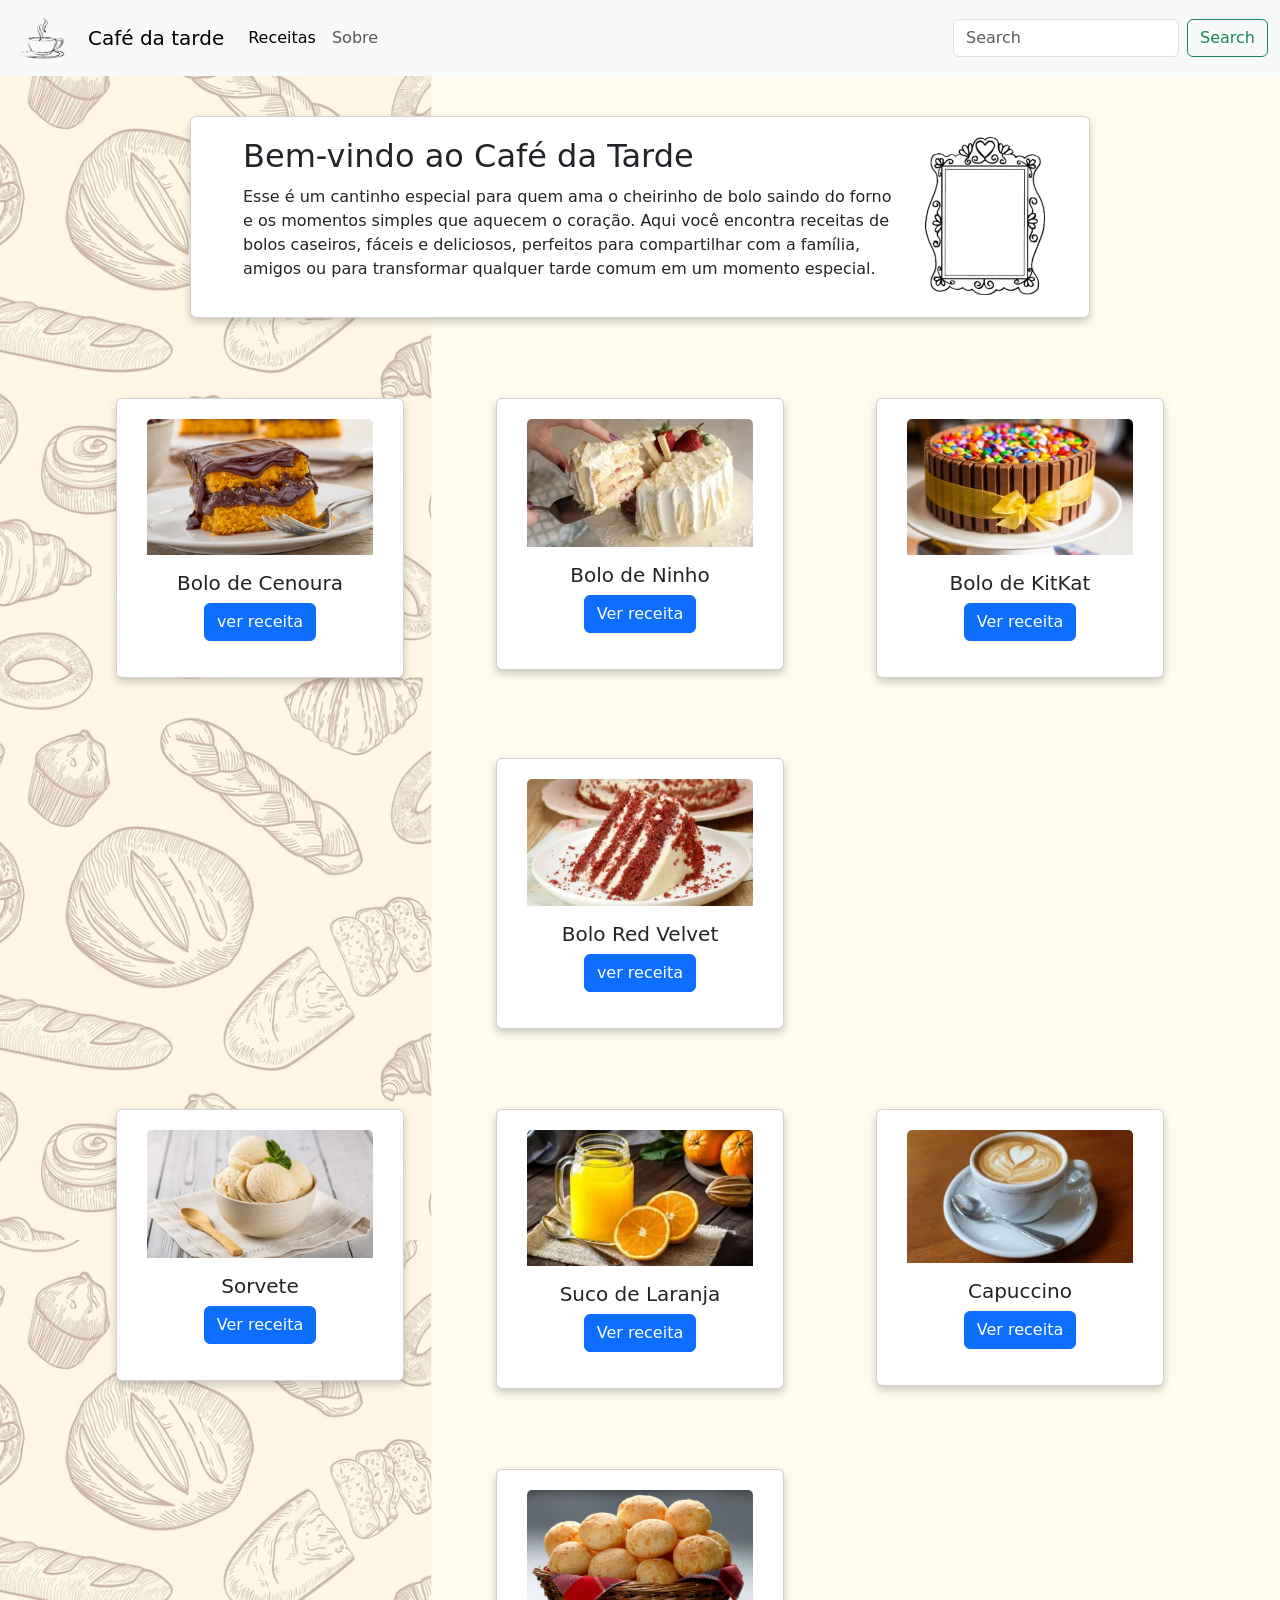
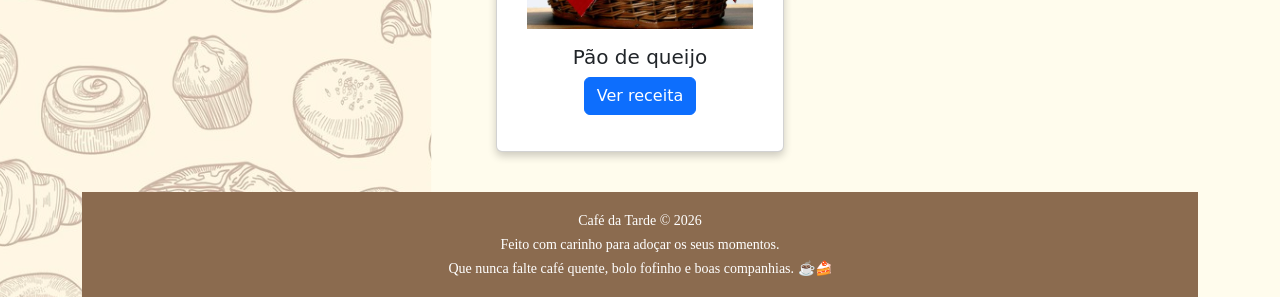
==== index.html @ 2f31e46a "inicial" ====
<!doctype html>
<html lang="en">
  <head>
    <meta charset="utf-8" />
    <meta name="viewport" content="width=device-width, initial-scale=1" />
    <title>Café da tarde</title>
    <link rel="stylesheet" href="style.css" />
    <link
      href="https://cdn.jsdelivr.net/npm/bootstrap@5.3.8/dist/css/bootstrap.min.css"
      rel="stylesheet"
      integrity="sha384-sRIl4kxILFvY47J16cr9ZwB07vP4J8+LH7qKQnuqkuIAvNWLzeN8tE5YBujZqJLB"
      crossorigin="anonymous"
    />
  </head>
  <body>
    <nav class="navbar navbar-expand-lg bg-body-tertiary ">
      <div class="container-fluid">
        <a class="navbar-brand" href="#">
      <img src="img/baixados.png" width="60" height="50">
    </a>
        <a class="navbar-brand" href="index.html">Café da tarde</a>
        <button
          class="navbar-toggler"
          type="button"
          data-bs-toggle="collapse"
          data-bs-target="#navbarSupportedContent"
          aria-controls="navbarSupportedContent"
          aria-expanded="false"
          aria-label="Toggle navigation"
        >
          <span class="navbar-toggler-icon"></span>
        </button>
        <div class="collapse navbar-collapse" id="navbarSupportedContent">
          <ul class="navbar-nav me-auto mb-2 mb-lg-0">
            <li class="nav-item">
              <a class="nav-link active" aria-current="page" href="#">Receitas</a>
            </li>
            <li class="nav-item">
              <a class="nav-link" href="#">Sobre</a>
            </li>
           
          </ul>
          <form class="d-flex" role="search">
            <input
              class="form-control me-2"
              type="search"
              placeholder="Search"
              aria-label="Search"
            />
            <button class="btn btn-outline-success" type="submit">
              Search
            </button>
          </form>
        </div>
      </div>
    </nav>

    <div class="card">
        <div class="row">
    <div class="col">
        <div class="texto">
            <h2>Bem-vindo ao Café da Tarde</h2>
            <p>
                Esse é um cantinho especial para quem ama o cheirinho de bolo saindo do forno 
                e os momentos simples que aquecem o coração. Aqui você encontra receitas de 
                bolos caseiros, fáceis e deliciosos, perfeitos para compartilhar com a família, 
                amigos ou para transformar qualquer tarde comum em um momento especial.
            </p>
        </div>
    </div>

    <div class="col col-lg-2">
        <div class="imagem">
            <img src="img/moldura.png" alt="moldura decorativa">
        </div>
    </div>
  </div>
  

 
    </div>


    <div class="container text-center">
  <div class="row">
    <div class="col">
        <div class="card" style="width: 18rem;">
            <img src="img/cenoura.jpg" class="card-img-top" alt="...">
            <div class="card-body">
                <h5 class="card-title"> Bolo de Cenoura </h5>
                <a href="#" class="btn btn-primary"> ver receita </a>
            </div>
         </div>
    </div>
    <div class="col">
        <div class="card" style="width: 18rem;">
            <img   src="img/ninho.JPG" class="card-img-top" alt="...">
            <div class="card-body">
                <h5 class="card-title">Bolo de Ninho </h5>
                <a href="#" class="btn btn-primary">Ver receita </a>
            </div>
        </div>
    </div>
    <div class="col">
        <div class="card" style="width: 18rem;">
            <img  src="img/kitkat.jpeg" class="card-img-top" alt="...">
            <div class="card-body">
                <h5 class="card-title">Bolo de KitKat</h5>
                <a href="#" class="btn btn-primary">Ver receita</a>
            </div>
        </div>
    </div>
    <div class="col">
        <div class="card" style="width: 18rem;">
            <img  src="img/redvelvet.JPG" class="card-img-top" alt="...">
            <div class="card-body">
                <h5 class="card-title">Bolo Red Velvet</h5>
                <a href="#" class="btn btn-primary"> ver receita </a>
            </div>
        </div>
    </div>
  </div>

  <div class="row">
    <div class="col">
        <div class="card" style="width: 18rem;">
            <img src="img/sorvete.JPG" class="card-img-top" alt="...">
            <div class="card-body">
                <h5 class="card-title">Sorvete</h5>
                <a href="#" class="btn btn-primary"> Ver receita </a>
            </div>
         </div>
    </div>
    <div class="col">
        <div class="card" style="width: 18rem;">
            <img src="img/suco.JPG" class="card-img-top" alt="...">
            <div class="card-body">
                <h5 class="card-title">Suco de Laranja</h5>
                <a href="#" class="btn btn-primary">Ver receita</a>
            </div>
        </div>
    </div>
    <div class="col">
        <div class="card" style="width: 18rem;">
            <img src="img/capuccino.JPG" class="card-img-top" alt="...">
            <div class="card-body">
                <h5 class="card-title">Capuccino</h5>
                <a href="#" class="btn btn-primary"> Ver receita</a>
            </div>
        </div>
    </div>
    <div class="col">
        <div class="card" style="width: 18rem;">
            <img src="img/paodequeijo.JPG" class="card-img-top" alt="...">
            <div class="card-body">
                <h5 class="card-title"> Pão de queijo</h5>
                <a href="#" class="btn btn-primary"> Ver receita</a>
            </div>
        </div>
    </div>
  </div>

 <footer>
  <p>Café da Tarde © 2026</p>
  <p>Feito com carinho para adoçar os seus momentos.</p>
  <p>Que nunca falte café quente, bolo fofinho e boas companhias. ☕🍰</p>
</footer>
    <script
      src="https://cdn.jsdelivr.net/npm/bootstrap@5.3.8/dist/js/bootstrap.bundle.min.js"
      integrity="sha384-FKyoEForCGlyvwx9Hj09JcYn3nv7wiPVlz7YYwJrWVcXK/BmnVDxM+D2scQbITxI"
      crossorigin="anonymous"
    ></script>
  </body>
</html>
---- style.css ----
body {
  background-image: url("img/fundo.png");
}

.card {
  background-color: #d9ccb3;
  width: 900px;
  margin: 40px auto;

  display: flex;
  justify-content: space-between;
  align-items: center;

  padding: 20px 30px;
  border-radius: 10px;

  box-shadow: 0px 4px 8px rgba(0, 0, 0, 0.2);
}

.texto {
  max-width: 650px;
}

.texto h2 {
  margin-bottom: 10px;
}

.texto p {
  line-height: 1.5;
}

.imagem img {
  width: 120px;
}

footer {
  background-color: #8b6b4f;
  color: white;
  text-align: center;

  padding: 15px;
  font-family: Georgia, serif;
  font-size: 14px;
}

footer p {
  margin: 3px;
}
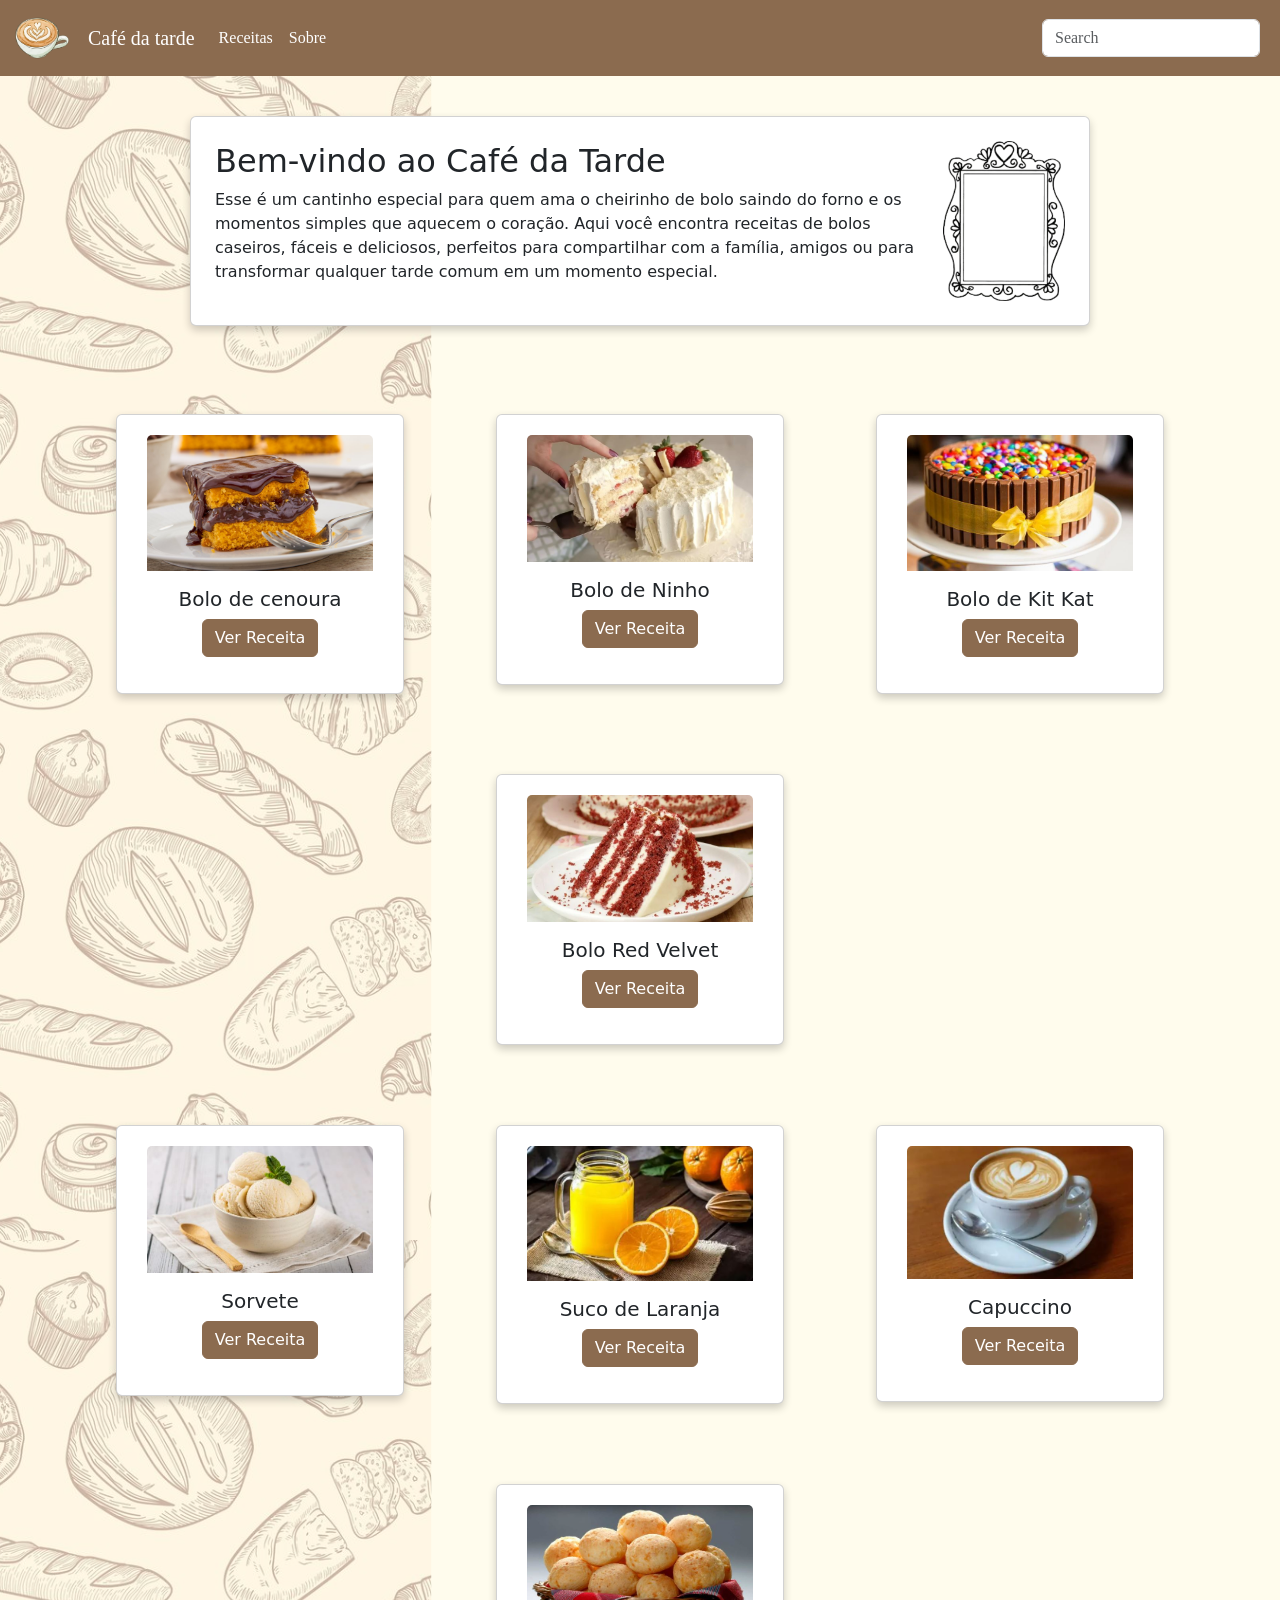
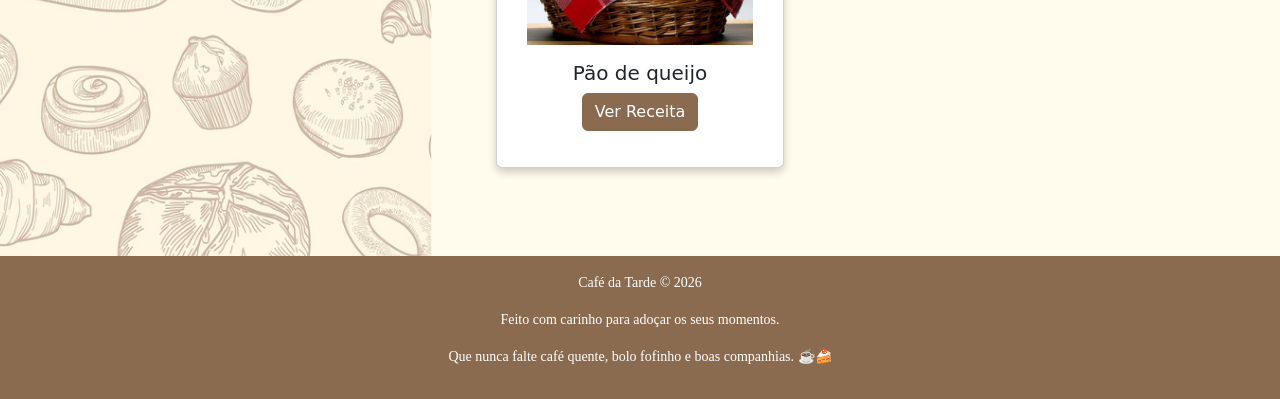
==== commit e29029ad: "finalização" ====
--- a/index.html
+++ b/index.html
@@ -4,7 +4,9 @@
     <meta charset="utf-8" />
     <meta name="viewport" content="width=device-width, initial-scale=1" />
     <title>Café da tarde</title>
+
     <link rel="stylesheet" href="style.css" />
+
     <link
       href="https://cdn.jsdelivr.net/npm/bootstrap@5.3.8/dist/css/bootstrap.min.css"
       rel="stylesheet"
@@ -12,12 +14,13 @@
       crossorigin="anonymous"
     />
   </head>
+
   <body>
-    <nav class="navbar navbar-expand-lg bg-body-tertiary ">
+    <nav class="navbar navbar-expand-lg menu">
       <div class="container-fluid">
         <a class="navbar-brand" href="#">
-      <img src="img/baixados.png" width="60" height="50">
-    </a>
+          <img src="img/baixados.png" width="60" height="50" />
+        </a>
         <a class="navbar-brand" href="index.html">Café da tarde</a>
         <button
           class="navbar-toggler"
@@ -33,12 +36,13 @@
         <div class="collapse navbar-collapse" id="navbarSupportedContent">
           <ul class="navbar-nav me-auto mb-2 mb-lg-0">
             <li class="nav-item">
-              <a class="nav-link active" aria-current="page" href="#">Receitas</a>
+              <a class="nav-link" aria-current="page" href="receitas.html"
+                >Receitas</a
+              >
             </li>
             <li class="nav-item">
-              <a class="nav-link" href="#">Sobre</a>
+              <a class="nav-link" href="sobre.html">Sobre</a>
             </li>
-           
           </ul>
           <form class="d-flex" role="search">
             <input
@@ -47,128 +51,652 @@
               placeholder="Search"
               aria-label="Search"
             />
-            <button class="btn btn-outline-success" type="submit">
-              Search
-            </button>
           </form>
         </div>
       </div>
     </nav>
 
-    <div class="card">
-        <div class="row">
-    <div class="col">
-        <div class="texto">
+    <!-- INTRODUÇÃO -->
+
+    <div class="container mt-4">
+      <div class="card p-4">
+        <div class="row align-items-center">
+          <div class="col">
             <h2>Bem-vindo ao Café da Tarde</h2>
+
             <p>
-                Esse é um cantinho especial para quem ama o cheirinho de bolo saindo do forno 
-                e os momentos simples que aquecem o coração. Aqui você encontra receitas de 
-                bolos caseiros, fáceis e deliciosos, perfeitos para compartilhar com a família, 
-                amigos ou para transformar qualquer tarde comum em um momento especial.
+              Esse é um cantinho especial para quem ama o cheirinho de bolo
+              saindo do forno e os momentos simples que aquecem o coração. Aqui
+              você encontra receitas de bolos caseiros, fáceis e deliciosos,
+              perfeitos para compartilhar com a família, amigos ou para
+              transformar qualquer tarde comum em um momento especial.
             </p>
-        </div>
+          </div>
+
+          <div class="col-lg-2 text-center">
+            <img src="img/moldura.png" class="img-fluid" />
+          </div>
+        </div>
+      </div>
     </div>
 
-    <div class="col col-lg-2">
-        <div class="imagem">
-            <img src="img/moldura.png" alt="moldura decorativa">
-        </div>
+    <!-- Bolos  -->
+
+    <div class="container text-center mt-5">
+      <div class="row">
+        <!-- bolo cenoura -->
+        <div class="col">
+          <div class="card" style="width: 18rem">
+            <img src="img/cenoura.jpg" class="card-img-top" />
+            <div class="card-body">
+              <h5 class="card-title">Bolo de cenoura</h5>
+              <button
+                type="button"
+                class="btn btn-primary"
+                data-bs-toggle="modal"
+                data-bs-target="#exampleModal"
+              >
+                Ver Receita
+              </button>
+
+              <!-- Modal -->
+              <div
+                class="modal fade"
+                id="exampleModal"
+                tabindex="-1"
+                aria-labelledby="exampleModalLabel"
+                aria-hidden="true"
+              >
+                <div
+                  class="modal-dialog modal-dialog-centered modal-dialog-scrollable"
+                >
+                  <div class="modal-content">
+                    <div class="modal-header">
+                      <h1 class="modal-title fs-5" id="exampleModalLabel">
+                        Receita
+                      </h1>
+                      <button
+                        type="button"
+                        class="btn-close"
+                        data-bs-dismiss="modal"
+                      ></button>
+                    </div>
+
+                    <div class="modal-body">
+                      <h6>Ingredientes</h6>
+
+                      <ul>
+                        <li>3 cenouras</li>
+                        <li>3 ovos</li>
+                        <li>1 xícara de óleo</li>
+                        <li>2 xícaras de açúcar</li>
+                        <li>2 xícaras de farinha</li>
+                      </ul>
+
+                      <h6>Modo de preparo</h6>
+
+                      <p>
+                        Bata no liquidificador a cenoura, ovos e óleo. Misture
+                        com os ingredientes secos e leve ao forno por
+                        aproximadamente 40 minutos.
+                      </p>
+                    </div>
+
+                    <div class="modal-footer">
+                      <button
+                        type="button"
+                        class="btn btmodal"
+                        data-bs-dismiss="modal"
+                      >
+                        Fechar
+                      </button>
+                    </div>
+                  </div>
+                </div>
+              </div>
+            </div>
+          </div>
+        </div>
+
+        <!-- bolo nivnho -->
+        <div class="col">
+          <div class="card" style="width: 18rem">
+            <img src="img/ninho.JPG" class="card-img-top" />
+            <div class="card-body">
+              <h5 class="card-title">Bolo de Ninho</h5>
+              <button
+                type="button"
+                class="btn btn-primary"
+                data-bs-toggle="modal"
+                data-bs-target="#exampleModal"
+              >
+                Ver Receita
+              </button>
+
+              <!-- Modal -->
+              <div
+                class="modal fade"
+                id="exampleModal"
+                tabindex="-1"
+                aria-labelledby="exampleModalLabel"
+                aria-hidden="true"
+              >
+                <div
+                  class="modal-dialog modal-dialog-centered modal-dialog-scrollable"
+                >
+                  <div class="modal-content">
+                    <div class="modal-header">
+                      <h1 class="modal-title fs-5" id="exampleModalLabel">
+                        Receita
+                      </h1>
+                      <button
+                        type="button"
+                        class="btn-close"
+                        data-bs-dismiss="modal"
+                      ></button>
+                    </div>
+
+                    <div class="modal-body">
+                      <h6>Ingredientes</h6>
+
+                      <ul>
+                        <li>3 cenouras</li>
+                        <li>3 ovos</li>
+                        <li>1 xícara de óleo</li>
+                        <li>2 xícaras de açúcar</li>
+                        <li>2 xícaras de farinha</li>
+                      </ul>
+
+                      <h6>Modo de preparo</h6>
+
+                      <p>
+                        Bata no liquidificador a cenoura, ovos e óleo. Misture
+                        com os ingredientes secos e leve ao forno por
+                        aproximadamente 40 minutos.
+                      </p>
+                    </div>
+
+                    <div class="modal-footer">
+                      <button
+                        type="button"
+                        class="btn btn-secondary"
+                        data-bs-dismiss="modal"
+                      >
+                        Fechar
+                      </button>
+                    </div>
+                  </div>
+                </div>
+              </div>
+            </div>
+          </div>
+        </div>
+
+        <!-- bolo kitkat -->
+
+        <div class="col">
+          <div class="card" style="width: 18rem">
+            <img src="img/kitkat.jpeg" class="card-img-top" />
+            <div class="card-body">
+              <h5 class="card-title">Bolo de Kit Kat</h5>
+              <button
+                type="button"
+                class="btn btn-primary"
+                data-bs-toggle="modal"
+                data-bs-target="#exampleModal"
+              >
+                Ver Receita
+              </button>
+
+              <!-- Modal -->
+              <div
+                class="modal fade"
+                id="exampleModal"
+                tabindex="-1"
+                aria-labelledby="exampleModalLabel"
+                aria-hidden="true"
+              >
+                <div
+                  class="modal-dialog modal-dialog-centered modal-dialog-scrollable"
+                >
+                  <div class="modal-content">
+                    <div class="modal-header">
+                      <h1 class="modal-title fs-5" id="exampleModalLabel">
+                        Receita
+                      </h1>
+                      <button
+                        type="button"
+                        class="btn-close"
+                        data-bs-dismiss="modal"
+                      ></button>
+                    </div>
+
+                    <div class="modal-body">
+                      <h6>Ingredientes</h6>
+
+                      <ul>
+                        <li>3 cenouras</li>
+                        <li>3 ovos</li>
+                        <li>1 xícara de óleo</li>
+                        <li>2 xícaras de açúcar</li>
+                        <li>2 xícaras de farinha</li>
+                      </ul>
+
+                      <h6>Modo de preparo</h6>
+
+                      <p>
+                        Bata no liquidificador a cenoura, ovos e óleo. Misture
+                        com os ingredientes secos e leve ao forno por
+                        aproximadamente 40 minutos.
+                      </p>
+                    </div>
+
+                    <div class="modal-footer">
+                      <button
+                        type="button"
+                        class="btn btn-secondary"
+                        data-bs-dismiss="modal"
+                      >
+                        Fechar
+                      </button>
+                    </div>
+                  </div>
+                </div>
+              </div>
+            </div>
+          </div>
+        </div>
+
+        <!-- bolo redvelvet -->
+
+        <div class="col">
+          <div class="card" style="width: 18rem">
+            <img src="img/redvelvet.JPG" class="card-img-top" />
+            <div class="card-body">
+              <h5 class="card-title">Bolo Red Velvet</h5>
+              <button
+                type="button"
+                class="btn btn-primary"
+                data-bs-toggle="modal"
+                data-bs-target="#exampleModal"
+              >
+                Ver Receita
+              </button>
+
+              <!-- Modal -->
+              <div
+                class="modal fade"
+                id="exampleModal"
+                tabindex="-1"
+                aria-labelledby="exampleModalLabel"
+                aria-hidden="true"
+              >
+                <div
+                  class="modal-dialog modal-dialog-centered modal-dialog-scrollable"
+                >
+                  <div class="modal-content">
+                    <div class="modal-header">
+                      <h1 class="modal-title fs-5" id="exampleModalLabel">
+                        Receita
+                      </h1>
+                      <button
+                        type="button"
+                        class="btn-close"
+                        data-bs-dismiss="modal"
+                      ></button>
+                    </div>
+
+                    <div class="modal-body">
+                      <h6>Ingredientes</h6>
+
+                      <ul>
+                        <li>3 cenouras</li>
+                        <li>3 ovos</li>
+                        <li>1 xícara de óleo</li>
+                        <li>2 xícaras de açúcar</li>
+                        <li>2 xícaras de farinha</li>
+                      </ul>
+
+                      <h6>Modo de preparo</h6>
+
+                      <p>
+                        Bata no liquidificador a cenoura, ovos e óleo. Misture
+                        com os ingredientes secos e leve ao forno por
+                        aproximadamente 40 minutos.
+                      </p>
+                    </div>
+
+                    <div class="modal-footer">
+                      <button
+                        type="button"
+                        class="btn btn-secondary"
+                        data-bs-dismiss="modal"
+                      >
+                        Fechar
+                      </button>
+                    </div>
+                  </div>
+                </div>
+              </div>
+            </div>
+          </div>
+        </div>
+      </div>
+
+      <!-- parte 2 -->
+
+      <div class="row">
+        <!-- Sorvete -->
+
+        <div class="col">
+          <div class="card" style="width: 18rem">
+            <img src="img/sorvete.JPG" class="card-img-top" />
+            <div class="card-body">
+              <h5 class="card-title">Sorvete</h5>
+              <button
+                type="button"
+                class="btn btn-primary"
+                data-bs-toggle="modal"
+                data-bs-target="#exampleModal"
+              >
+                Ver Receita
+              </button>
+
+              <!-- Modal -->
+              <div
+                class="modal fade"
+                id="exampleModal"
+                tabindex="-1"
+                aria-labelledby="exampleModalLabel"
+                aria-hidden="true"
+              >
+                <div
+                  class="modal-dialog modal-dialog-centered modal-dialog-scrollable"
+                >
+                  <div class="modal-content">
+                    <div class="modal-header">
+                      <h1 class="modal-title fs-5" id="exampleModalLabel">
+                        Receita
+                      </h1>
+                      <button
+                        type="button"
+                        class="btn-close"
+                        data-bs-dismiss="modal"
+                      ></button>
+                    </div>
+
+                    <div class="modal-body">
+                      <h6>Ingredientes</h6>
+
+                      <ul>
+                        <li>3 cenouras</li>
+                        <li>3 ovos</li>
+                        <li>1 xícara de óleo</li>
+                        <li>2 xícaras de açúcar</li>
+                        <li>2 xícaras de farinha</li>
+                      </ul>
+
+                      <h6>Modo de preparo</h6>
+
+                      <p>
+                        Bata no liquidificador a cenoura, ovos e óleo. Misture
+                        com os ingredientes secos e leve ao forno por
+                        aproximadamente 40 minutos.
+                      </p>
+                    </div>
+
+                    <div class="modal-footer">
+                      <button
+                        type="button"
+                        class="btn btn-secondary"
+                        data-bs-dismiss="modal"
+                      >
+                        Fechar
+                      </button>
+                    </div>
+                  </div>
+                </div>
+              </div>
+            </div>
+          </div>
+        </div>
+
+        <!-- suco -->
+        <div class="col">
+          <div class="card" style="width: 18rem">
+            <img src="img/suco.JPG" class="card-img-top" />
+            <div class="card-body">
+              <h5 class="card-title">Suco de Laranja</h5>
+              <button
+                type="button"
+                class="btn btn-primary"
+                data-bs-toggle="modal"
+                data-bs-target="#exampleModal"
+              >
+                Ver Receita
+              </button>
+
+              <!-- Modal -->
+              <div
+                class="modal fade"
+                id="exampleModal"
+                tabindex="-1"
+                aria-labelledby="exampleModalLabel"
+                aria-hidden="true"
+              >
+                <div
+                  class="modal-dialog modal-dialog-centered modal-dialog-scrollable"
+                >
+                  <div class="modal-content">
+                    <div class="modal-header">
+                      <h1 class="modal-title fs-5" id="exampleModalLabel">
+                        Receita
+                      </h1>
+                      <button
+                        type="button"
+                        class="btn-close"
+                        data-bs-dismiss="modal"
+                      ></button>
+                    </div>
+
+                    <div class="modal-body">
+                      <h6>Ingredientes</h6>
+
+                      <ul>
+                        <li>3 cenouras</li>
+                        <li>3 ovos</li>
+                        <li>1 xícara de óleo</li>
+                        <li>2 xícaras de açúcar</li>
+                        <li>2 xícaras de farinha</li>
+                      </ul>
+
+                      <h6>Modo de preparo</h6>
+
+                      <p>
+                        Bata no liquidificador a cenoura, ovos e óleo. Misture
+                        com os ingredientes secos e leve ao forno por
+                        aproximadamente 40 minutos.
+                      </p>
+                    </div>
+
+                    <div class="modal-footer">
+                      <button
+                        type="button"
+                        class="btn btn-secondary"
+                        data-bs-dismiss="modal"
+                      >
+                        Fechar
+                      </button>
+                    </div>
+                  </div>
+                </div>
+              </div>
+            </div>
+          </div>
+        </div>
+
+        <!-- café -->
+
+        <div class="col">
+          <div class="card" style="width: 18rem">
+            <img src="img/capuccino.JPG" class="card-img-top" />
+            <div class="card-body">
+              <h5 class="card-title">Capuccino</h5>
+              <button
+                type="button"
+                class="btn btn-primary"
+                data-bs-toggle="modal"
+                data-bs-target="#exampleModal"
+              >
+                Ver Receita
+              </button>
+
+              <!-- Modal -->
+              <div
+                class="modal fade"
+                id="exampleModal"
+                tabindex="-1"
+                aria-labelledby="exampleModalLabel"
+                aria-hidden="true"
+              >
+                <div
+                  class="modal-dialog modal-dialog-centered modal-dialog-scrollable"
+                >
+                  <div class="modal-content">
+                    <div class="modal-header">
+                      <h1 class="modal-title fs-5" id="exampleModalLabel">
+                        Receita
+                      </h1>
+                      <button
+                        type="button"
+                        class="btn-close"
+                        data-bs-dismiss="modal"
+                      ></button>
+                    </div>
+
+                    <div class="modal-body">
+                      <h6>Ingredientes</h6>
+
+                      <ul>
+                        <li>3 cenouras</li>
+                        <li>3 ovos</li>
+                        <li>1 xícara de óleo</li>
+                        <li>2 xícaras de açúcar</li>
+                        <li>2 xícaras de farinha</li>
+                      </ul>
+
+                      <h6>Modo de preparo</h6>
+
+                      <p>
+                        Bata no liquidificador a cenoura, ovos e óleo. Misture
+                        com os ingredientes secos e leve ao forno por
+                        aproximadamente 40 minutos.
+                      </p>
+                    </div>
+
+                    <div class="modal-footer">
+                      <button
+                        type="button"
+                        class="btn btn-secondary"
+                        data-bs-dismiss="modal"
+                      >
+                        Fechar
+                      </button>
+                    </div>
+                  </div>
+                </div>
+              </div>
+            </div>
+          </div>
+        </div>
+
+        <!-- paao de queijo -->
+
+        <div class="col">
+          <div class="card" style="width: 18rem">
+            <img src="img/paodequeijo.JPG" class="card-img-top" />
+            <div class="card-body">
+              <h5 class="card-title">Pão de queijo</h5>
+              <button
+                type="button"
+                class="btn btn-primary"
+                data-bs-toggle="modal"
+                data-bs-target="#exampleModal"
+              >
+                Ver Receita
+              </button>
+
+              <!-- Modal -->
+              <div
+                class="modal fade"
+                id="exampleModal"
+                tabindex="-1"
+                aria-labelledby="exampleModalLabel"
+                aria-hidden="true"
+              >
+                <div
+                  class="modal-dialog modal-dialog-centered modal-dialog-scrollable"
+                >
+                  <div class="modal-content">
+                    <div class="modal-header">
+                      <h1 class="modal-title fs-5" id="exampleModalLabel">
+                        Receita
+                      </h1>
+                      <button
+                        type="button"
+                        class="btn-close"
+                        data-bs-dismiss="modal"
+                      ></button>
+                    </div>
+
+                    <div class="modal-body">
+                      <h6>Ingredientes</h6>
+
+                      <ul>
+                        <li>3 cenouras</li>
+                        <li>3 ovos</li>
+                        <li>1 xícara de óleo</li>
+                        <li>2 xícaras de açúcar</li>
+                        <li>2 xícaras de farinha</li>
+                      </ul>
+
+                      <h6>Modo de preparo</h6>
+
+                      <p>
+                        Bata no liquidificador a cenoura, ovos e óleo. Misture
+                        com os ingredientes secos e leve ao forno por
+                        aproximadamente 40 minutos.
+                      </p>
+                    </div>
+
+                    <div class="modal-footer">
+                      <button
+                        type="button"
+                        class="btn btn-secondary"
+                        data-bs-dismiss="modal"
+                      >
+                        Fechar
+                      </button>
+                    </div>
+                  </div>
+                </div>
+              </div>
+            </div>
+          </div>
+        </div>
+      </div>
     </div>
-  </div>
-  
-
- 
-    </div>
-
-
-    <div class="container text-center">
-  <div class="row">
-    <div class="col">
-        <div class="card" style="width: 18rem;">
-            <img src="img/cenoura.jpg" class="card-img-top" alt="...">
-            <div class="card-body">
-                <h5 class="card-title"> Bolo de Cenoura </h5>
-                <a href="#" class="btn btn-primary"> ver receita </a>
-            </div>
-         </div>
-    </div>
-    <div class="col">
-        <div class="card" style="width: 18rem;">
-            <img   src="img/ninho.JPG" class="card-img-top" alt="...">
-            <div class="card-body">
-                <h5 class="card-title">Bolo de Ninho </h5>
-                <a href="#" class="btn btn-primary">Ver receita </a>
-            </div>
-        </div>
-    </div>
-    <div class="col">
-        <div class="card" style="width: 18rem;">
-            <img  src="img/kitkat.jpeg" class="card-img-top" alt="...">
-            <div class="card-body">
-                <h5 class="card-title">Bolo de KitKat</h5>
-                <a href="#" class="btn btn-primary">Ver receita</a>
-            </div>
-        </div>
-    </div>
-    <div class="col">
-        <div class="card" style="width: 18rem;">
-            <img  src="img/redvelvet.JPG" class="card-img-top" alt="...">
-            <div class="card-body">
-                <h5 class="card-title">Bolo Red Velvet</h5>
-                <a href="#" class="btn btn-primary"> ver receita </a>
-            </div>
-        </div>
-    </div>
-  </div>
-
-  <div class="row">
-    <div class="col">
-        <div class="card" style="width: 18rem;">
-            <img src="img/sorvete.JPG" class="card-img-top" alt="...">
-            <div class="card-body">
-                <h5 class="card-title">Sorvete</h5>
-                <a href="#" class="btn btn-primary"> Ver receita </a>
-            </div>
-         </div>
-    </div>
-    <div class="col">
-        <div class="card" style="width: 18rem;">
-            <img src="img/suco.JPG" class="card-img-top" alt="...">
-            <div class="card-body">
-                <h5 class="card-title">Suco de Laranja</h5>
-                <a href="#" class="btn btn-primary">Ver receita</a>
-            </div>
-        </div>
-    </div>
-    <div class="col">
-        <div class="card" style="width: 18rem;">
-            <img src="img/capuccino.JPG" class="card-img-top" alt="...">
-            <div class="card-body">
-                <h5 class="card-title">Capuccino</h5>
-                <a href="#" class="btn btn-primary"> Ver receita</a>
-            </div>
-        </div>
-    </div>
-    <div class="col">
-        <div class="card" style="width: 18rem;">
-            <img src="img/paodequeijo.JPG" class="card-img-top" alt="...">
-            <div class="card-body">
-                <h5 class="card-title"> Pão de queijo</h5>
-                <a href="#" class="btn btn-primary"> Ver receita</a>
-            </div>
-        </div>
-    </div>
-  </div>
-
- <footer>
-  <p>Café da Tarde © 2026</p>
-  <p>Feito com carinho para adoçar os seus momentos.</p>
-  <p>Que nunca falte café quente, bolo fofinho e boas companhias. ☕🍰</p>
-</footer>
-    <script
-      src="https://cdn.jsdelivr.net/npm/bootstrap@5.3.8/dist/js/bootstrap.bundle.min.js"
-      integrity="sha384-FKyoEForCGlyvwx9Hj09JcYn3nv7wiPVlz7YYwJrWVcXK/BmnVDxM+D2scQbITxI"
-      crossorigin="anonymous"
-    ></script>
+
+    <!-- FOOTER -->
+
+    <footer class="text-center mt-5 p-3">
+      <p>Café da Tarde © 2026</p>
+
+      <p>Feito com carinho para adoçar os seus momentos.</p>
+
+      <p>Que nunca falte café quente, bolo fofinho e boas companhias. ☕🍰</p>
+    </footer>
+
+    <script src="https://cdn.jsdelivr.net/npm/bootstrap@5.3.8/dist/js/bootstrap.bundle.min.js"></script>
   </body>
 </html>
--- a/style.css
+++ b/style.css
@@ -1,5 +1,25 @@
 body {
   background-image: url("img/fundo.png");
+}
+
+.receita {
+  background-image: url(img/fundoreceita.jpg);
+}
+
+.menu {
+  background-color: #8b6b4f;
+  font-family: Georgia, serif;
+}
+
+.menu .nav-link {
+  color: white;
+}
+
+.menu .navbar-brand {
+  color: white;
+}
+.menu .nav-link:hover {
+  color: #f5e6d3;
 }
 
 .card {
@@ -33,6 +53,11 @@
   width: 120px;
 }
 
+button {
+  background-color: #8b6b4f !important;
+  border-color: #8b6b4f !important;
+}
+
 footer {
   background-color: #8b6b4f;
   color: white;
@@ -42,7 +67,3 @@
   font-family: Georgia, serif;
   font-size: 14px;
 }
-
-footer p {
-  margin: 3px;
-}
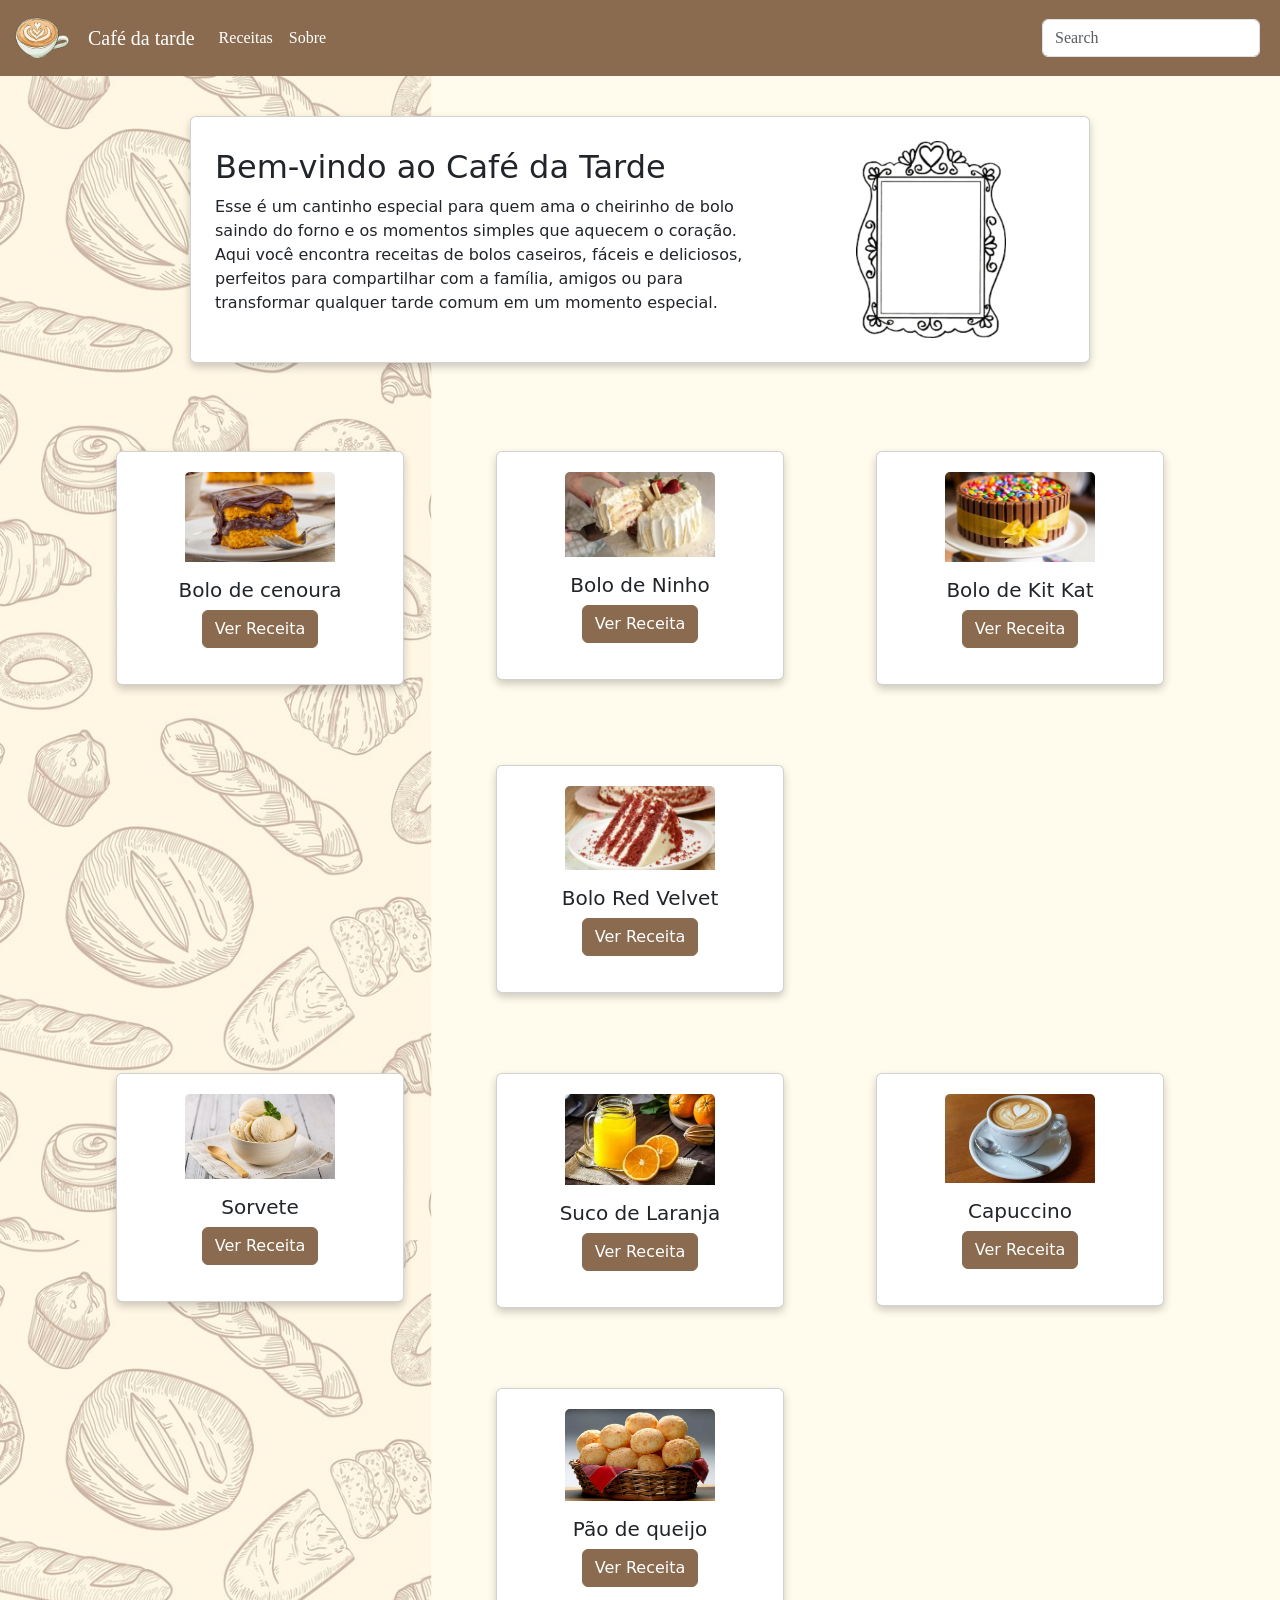
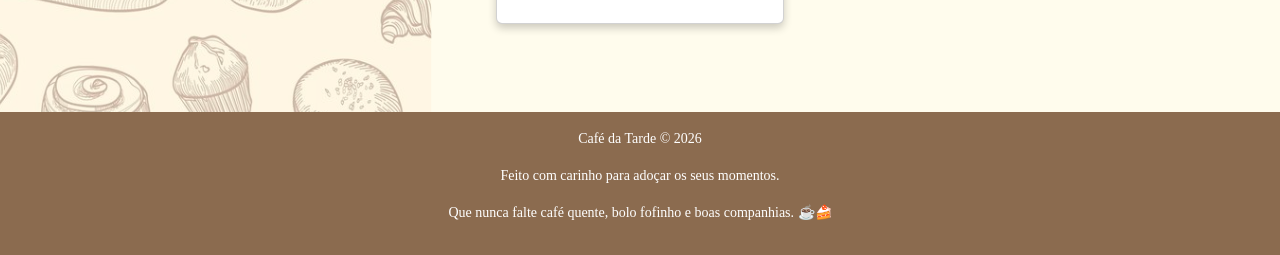
==== commit cf59d805: "resoonsividade" ====
--- a/index.html
+++ b/index.html
@@ -61,7 +61,7 @@
     <div class="container mt-4">
       <div class="card p-4">
         <div class="row align-items-center">
-          <div class="col">
+          <div class="col-12 col-lg-8">
             <h2>Bem-vindo ao Café da Tarde</h2>
 
             <p>
@@ -73,7 +73,7 @@
             </p>
           </div>
 
-          <div class="col-lg-2 text-center">
+          <div class="col-12 col-lg-4 text-center mt-3 mt-lg-0">
             <img src="img/moldura.png" class="img-fluid" />
           </div>
         </div>
--- a/style.css
+++ b/style.css
@@ -36,6 +36,9 @@
 
   box-shadow: 0px 4px 8px rgba(0, 0, 0, 0.2);
 }
+.card img {
+  max-width: 150px;
+}
 
 .texto {
   max-width: 650px;
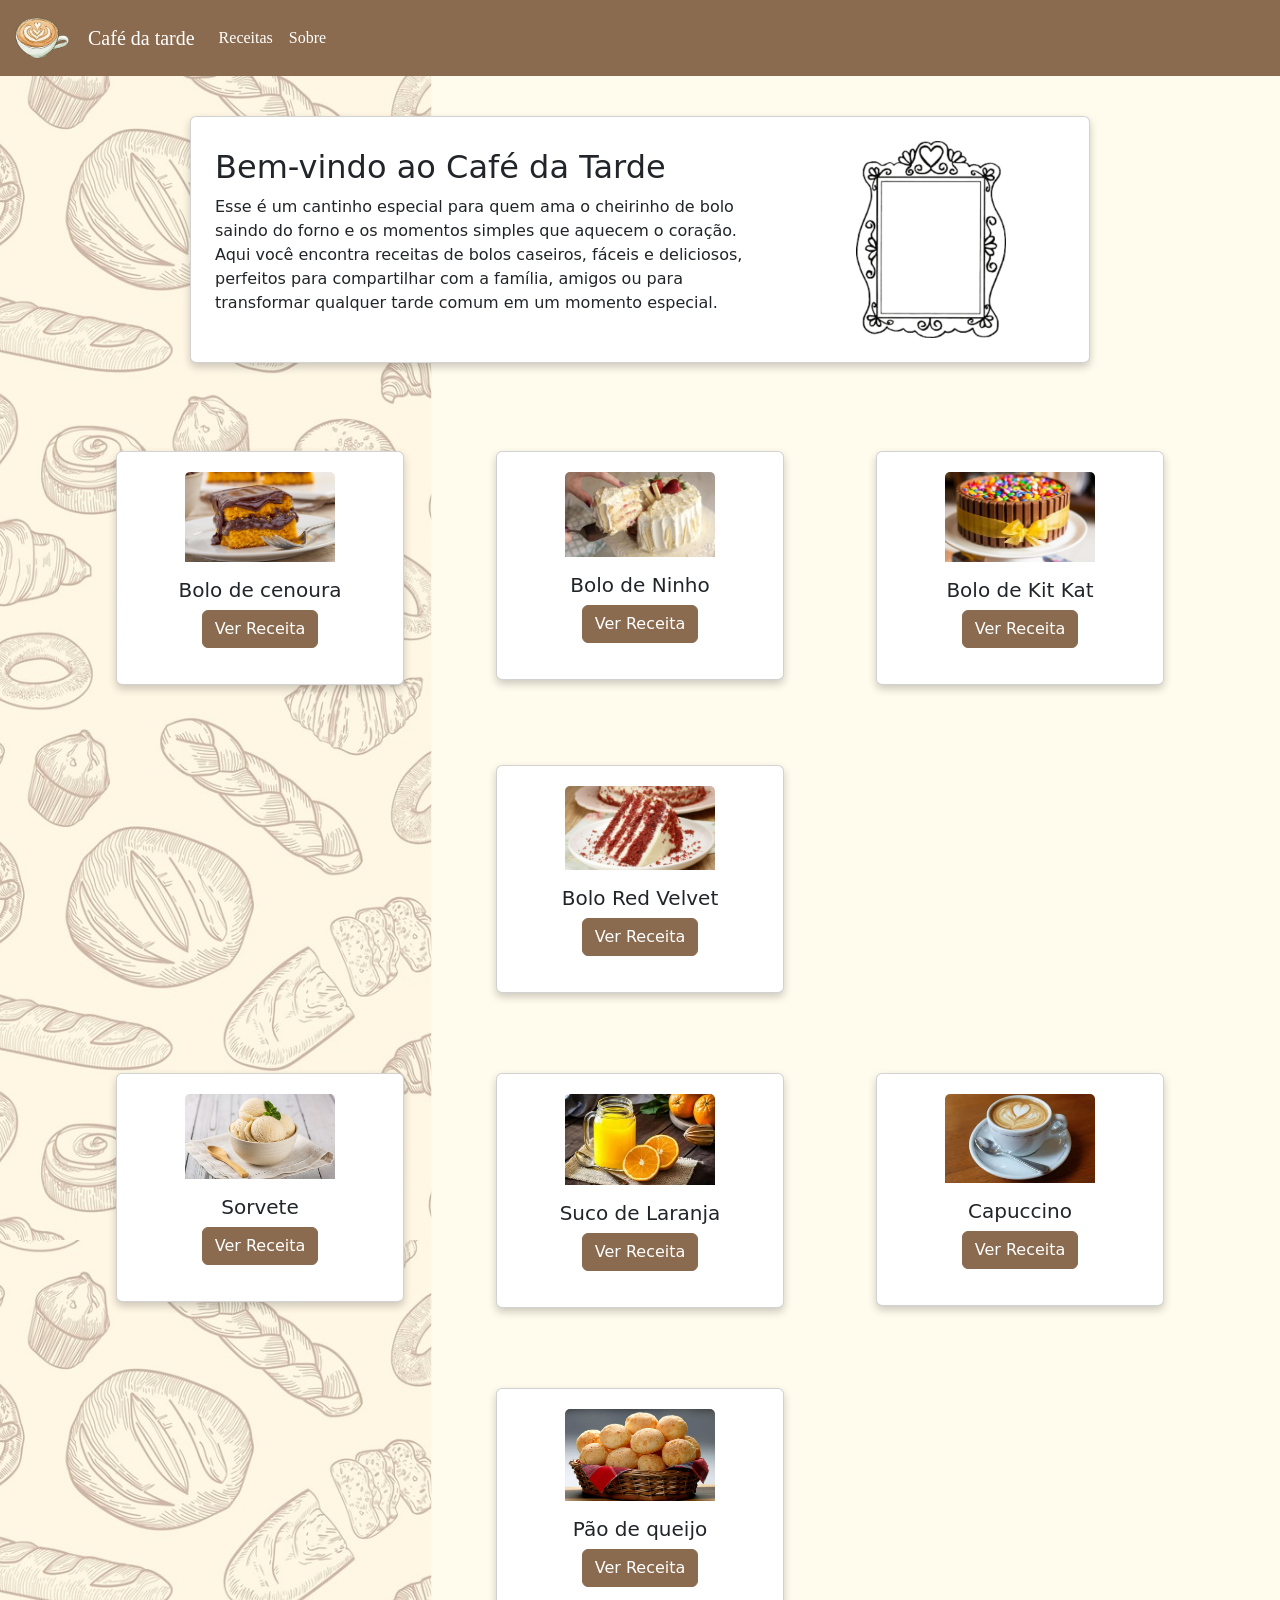
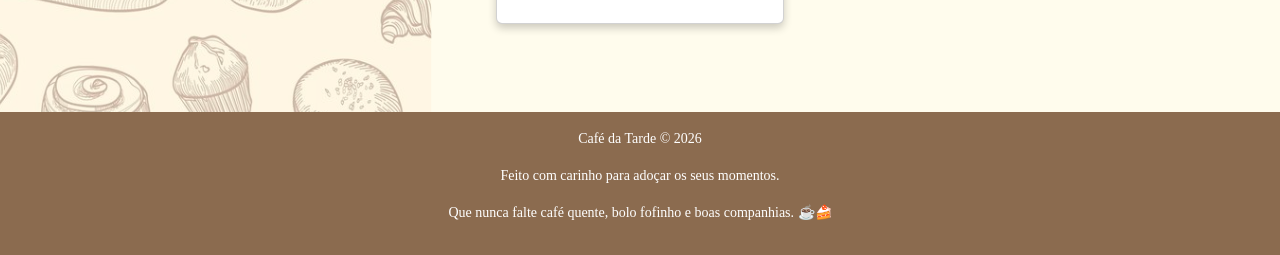
==== commit 4920ad7c: "nav" ====
--- a/index.html
+++ b/index.html
@@ -44,22 +44,15 @@
               <a class="nav-link" href="sobre.html">Sobre</a>
             </li>
           </ul>
-          <form class="d-flex" role="search">
-            <input
-              class="form-control me-2"
-              type="search"
-              placeholder="Search"
-              aria-label="Search"
-            />
-          </form>
+         
         </div>
       </div>
     </nav>
 
-    <!-- INTRODUÇÃO -->
-
-    <div class="container mt-4">
-      <div class="card p-4">
+    <!-- INTRODUÇÃOo -->
+
+    <div class="container mt-4 ">
+      <div class="card p-4 textinho">
         <div class="row align-items-center">
           <div class="col-12 col-lg-8">
             <h2>Bem-vindo ao Café da Tarde</h2>
@@ -200,6 +193,82 @@
                       <h6>Ingredientes</h6>
 
                       <ul>
+                        <li>3 ovos</li>
+                        <li>1 xícara de açúcar</li>
+                        <li>1/2 xícara de óleo</li>
+                        <li>1 xícara de leite</li>
+                        <li>1 xícara de leite em pó (Leite Ninho)</li>
+                        <li>2 xícaras de farinha de trigo</li>
+                        <li>1 colher de sopa de fermento em pó</li>
+
+                      </ul>
+
+                      <h6>Modo de preparo</h6>
+
+                      <p>
+                        Bata no liquidificador os ovos, açúcar, óleo, leite e o leite em pó. Misture com a farinha de trigo e por último o fermento. Coloque em forma untada e leve ao forno por aproximadamente 40 minutos.
+                      </p>
+                    </div>
+
+                    <div class="modal-footer">
+                      <button
+                        type="button"
+                        class="btn btn-secondary"
+                        data-bs-dismiss="modal"
+                      >
+                        Fechar
+                      </button>
+                    </div>
+                  </div>
+                </div>
+              </div>
+            </div>
+          </div>
+        </div>
+
+        <!-- bolo kitkat -->
+
+        <div class="col">
+          <div class="card" style="width: 18rem">
+            <img src="img/kitkat.jpeg" class="card-img-top" />
+            <div class="card-body">
+              <h5 class="card-title">Bolo de Kit Kat</h5>
+              <button
+                type="button"
+                class="btn btn-primary"
+                data-bs-toggle="modal"
+                data-bs-target="#exampleModal"
+              >
+                Ver Receita
+              </button>
+
+              <!-- Modal -->
+              <div
+                class="modal fade"
+                id="exampleModal"
+                tabindex="-1"
+                aria-labelledby="exampleModalLabel"
+                aria-hidden="true"
+              >
+                <div
+                  class="modal-dialog modal-dialog-centered modal-dialog-scrollable"
+                >
+                  <div class="modal-content">
+                    <div class="modal-header">
+                      <h1 class="modal-title fs-5" id="exampleModalLabel">
+                        Receita
+                      </h1>
+                      <button
+                        type="button"
+                        class="btn-close"
+                        data-bs-dismiss="modal"
+                      ></button>
+                    </div>
+
+                    <div class="modal-body">
+                      <h6>Ingredientes</h6>
+
+                      <ul>
                         <li>3 cenouras</li>
                         <li>3 ovos</li>
                         <li>1 xícara de óleo</li>
@@ -232,13 +301,13 @@
           </div>
         </div>
 
-        <!-- bolo kitkat -->
-
-        <div class="col">
-          <div class="card" style="width: 18rem">
-            <img src="img/kitkat.jpeg" class="card-img-top" />
-            <div class="card-body">
-              <h5 class="card-title">Bolo de Kit Kat</h5>
+        <!-- bolo redvelvet -->
+
+        <div class="col">
+          <div class="card" style="width: 18rem">
+            <img src="img/redvelvet.JPG" class="card-img-top" />
+            <div class="card-body">
+              <h5 class="card-title">Bolo Red Velvet</h5>
               <button
                 type="button"
                 class="btn btn-primary"
@@ -306,14 +375,18 @@
             </div>
           </div>
         </div>
-
-        <!-- bolo redvelvet -->
-
-        <div class="col">
-          <div class="card" style="width: 18rem">
-            <img src="img/redvelvet.JPG" class="card-img-top" />
-            <div class="card-body">
-              <h5 class="card-title">Bolo Red Velvet</h5>
+      </div>
+
+      <!-- parte 2 -->
+
+      <div class="row">
+        <!-- Sorvete -->
+
+        <div class="col">
+          <div class="card" style="width: 18rem">
+            <img src="img/sorvete.JPG" class="card-img-top" />
+            <div class="card-body">
+              <h5 class="card-title">Sorvete</h5>
               <button
                 type="button"
                 class="btn btn-primary"
@@ -381,18 +454,13 @@
             </div>
           </div>
         </div>
-      </div>
-
-      <!-- parte 2 -->
-
-      <div class="row">
-        <!-- Sorvete -->
-
-        <div class="col">
-          <div class="card" style="width: 18rem">
-            <img src="img/sorvete.JPG" class="card-img-top" />
-            <div class="card-body">
-              <h5 class="card-title">Sorvete</h5>
+
+        <!-- suco -->
+        <div class="col">
+          <div class="card" style="width: 18rem">
+            <img src="img/suco.JPG" class="card-img-top" />
+            <div class="card-body">
+              <h5 class="card-title">Suco de Laranja</h5>
               <button
                 type="button"
                 class="btn btn-primary"
@@ -461,12 +529,13 @@
           </div>
         </div>
 
-        <!-- suco -->
-        <div class="col">
-          <div class="card" style="width: 18rem">
-            <img src="img/suco.JPG" class="card-img-top" />
-            <div class="card-body">
-              <h5 class="card-title">Suco de Laranja</h5>
+        <!-- café -->
+
+        <div class="col">
+          <div class="card" style="width: 18rem">
+            <img src="img/capuccino.JPG" class="card-img-top" />
+            <div class="card-body">
+              <h5 class="card-title">Capuccino</h5>
               <button
                 type="button"
                 class="btn btn-primary"
@@ -535,13 +604,13 @@
           </div>
         </div>
 
-        <!-- café -->
-
-        <div class="col">
-          <div class="card" style="width: 18rem">
-            <img src="img/capuccino.JPG" class="card-img-top" />
-            <div class="card-body">
-              <h5 class="card-title">Capuccino</h5>
+        <!-- paao de queijo -->
+
+        <div class="col">
+          <div class="card" style="width: 18rem">
+            <img src="img/paodequeijo.JPG" class="card-img-top" />
+            <div class="card-body">
+              <h5 class="card-title">Pão de queijo</h5>
               <button
                 type="button"
                 class="btn btn-primary"
@@ -609,81 +678,6 @@
             </div>
           </div>
         </div>
-
-        <!-- paao de queijo -->
-
-        <div class="col">
-          <div class="card" style="width: 18rem">
-            <img src="img/paodequeijo.JPG" class="card-img-top" />
-            <div class="card-body">
-              <h5 class="card-title">Pão de queijo</h5>
-              <button
-                type="button"
-                class="btn btn-primary"
-                data-bs-toggle="modal"
-                data-bs-target="#exampleModal"
-              >
-                Ver Receita
-              </button>
-
-              <!-- Modal -->
-              <div
-                class="modal fade"
-                id="exampleModal"
-                tabindex="-1"
-                aria-labelledby="exampleModalLabel"
-                aria-hidden="true"
-              >
-                <div
-                  class="modal-dialog modal-dialog-centered modal-dialog-scrollable"
-                >
-                  <div class="modal-content">
-                    <div class="modal-header">
-                      <h1 class="modal-title fs-5" id="exampleModalLabel">
-                        Receita
-                      </h1>
-                      <button
-                        type="button"
-                        class="btn-close"
-                        data-bs-dismiss="modal"
-                      ></button>
-                    </div>
-
-                    <div class="modal-body">
-                      <h6>Ingredientes</h6>
-
-                      <ul>
-                        <li>3 cenouras</li>
-                        <li>3 ovos</li>
-                        <li>1 xícara de óleo</li>
-                        <li>2 xícaras de açúcar</li>
-                        <li>2 xícaras de farinha</li>
-                      </ul>
-
-                      <h6>Modo de preparo</h6>
-
-                      <p>
-                        Bata no liquidificador a cenoura, ovos e óleo. Misture
-                        com os ingredientes secos e leve ao forno por
-                        aproximadamente 40 minutos.
-                      </p>
-                    </div>
-
-                    <div class="modal-footer">
-                      <button
-                        type="button"
-                        class="btn btn-secondary"
-                        data-bs-dismiss="modal"
-                      >
-                        Fechar
-                      </button>
-                    </div>
-                  </div>
-                </div>
-              </div>
-            </div>
-          </div>
-        </div>
       </div>
     </div>
 
--- a/style.css
+++ b/style.css
@@ -2,6 +2,9 @@
   background-image: url("img/fundo.png");
 }
 
+.textinho{
+  max-width: 100%;
+}
 .receita {
   background-image: url(img/fundoreceita.jpg);
 }
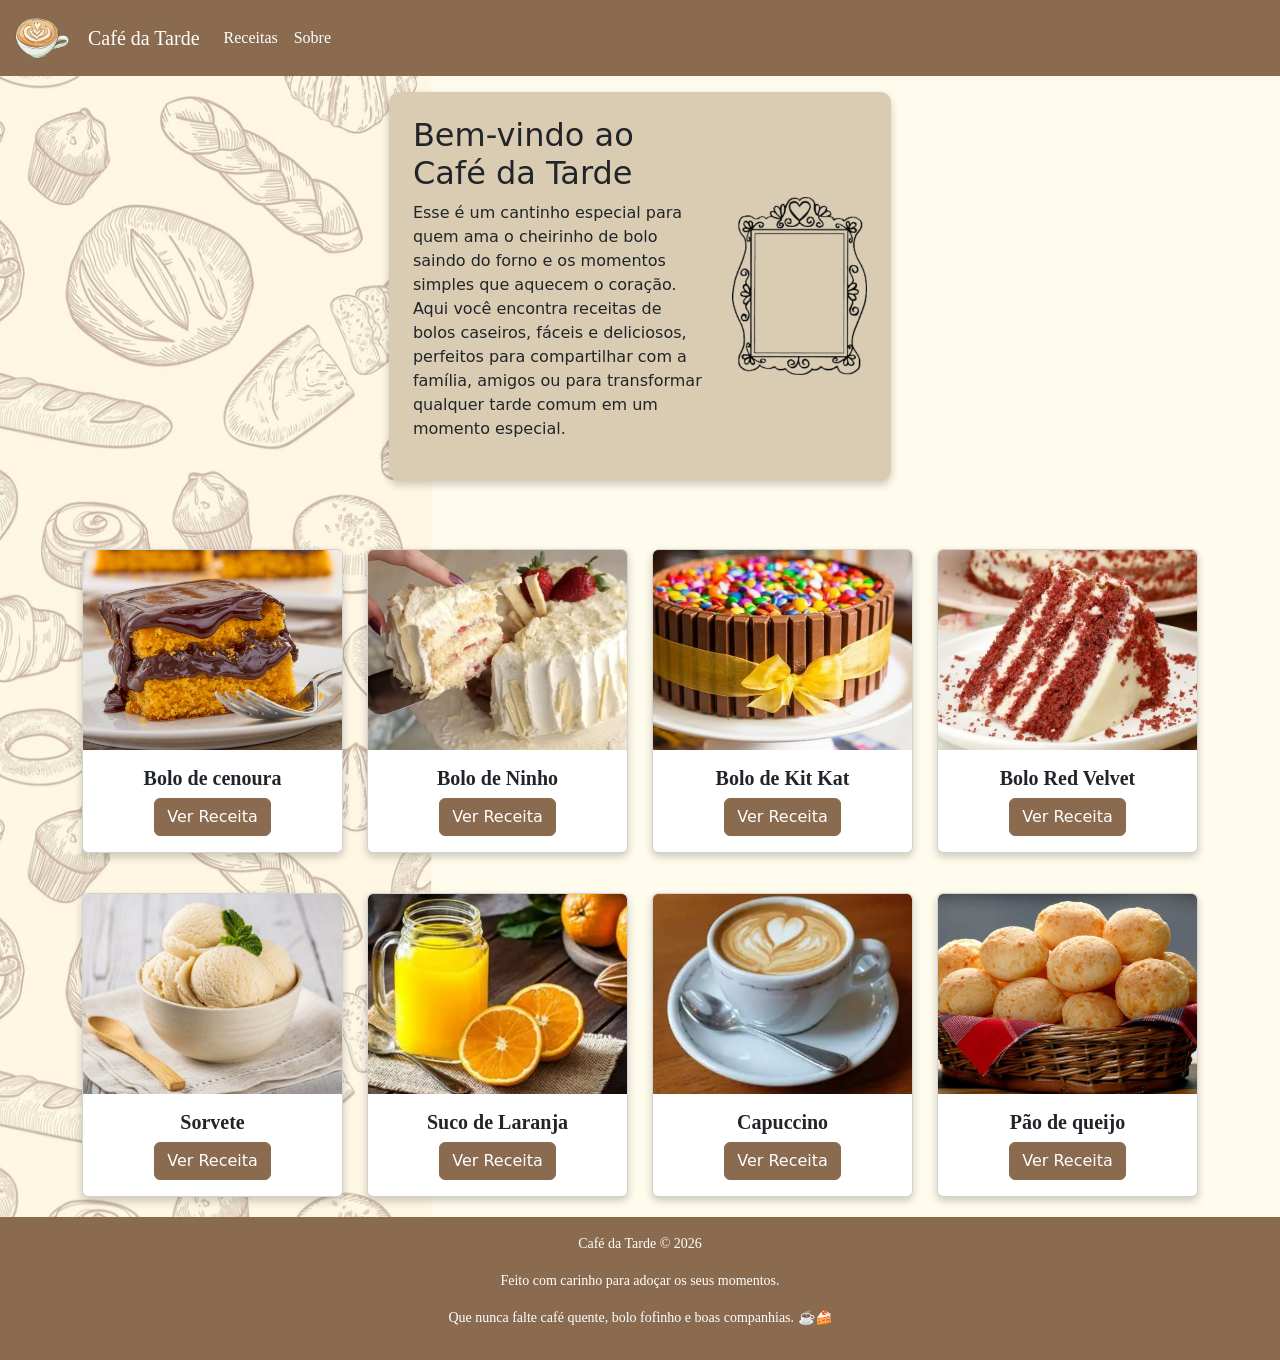
==== commit 83bf3fc7: "ajustes" ====
--- a/index.html
+++ b/index.html
@@ -1,9 +1,9 @@
 <!doctype html>
-<html lang="en">
+<html lang="pt-br">
   <head>
     <meta charset="utf-8" />
     <meta name="viewport" content="width=device-width, initial-scale=1" />
-    <title>Café da tarde</title>
+    <title>Café da Tarde</title>
 
     <link rel="stylesheet" href="style.css" />
 
@@ -16,12 +16,12 @@
   </head>
 
   <body>
-    <nav class="navbar navbar-expand-lg menu">
+    <nav class="navbar navbar-expand-lg navbar-dark menu">
       <div class="container-fluid">
-        <a class="navbar-brand" href="#">
-          <img src="img/baixados.png" width="60" height="50" />
+        <a class="navbar-brand" href="index.html">
+          <img src="img/baixados.png" alt="Logo Café da Tarde" width="60" height="50" />
         </a>
-        <a class="navbar-brand" href="index.html">Café da tarde</a>
+        <a class="navbar-brand" href="index.html">Café da Tarde</a>
         <button
           class="navbar-toggler"
           type="button"
@@ -44,636 +44,182 @@
               <a class="nav-link" href="sobre.html">Sobre</a>
             </li>
           </ul>
-         
         </div>
       </div>
     </nav>
 
-    <!-- INTRODUÇÃOo -->
-
-    <div class="container mt-4 ">
-      <div class="card p-4 textinho">
-        <div class="row align-items-center">
-          <div class="col-12 col-lg-8">
-            <h2>Bem-vindo ao Café da Tarde</h2>
-
-            <p>
-              Esse é um cantinho especial para quem ama o cheirinho de bolo
-              saindo do forno e os momentos simples que aquecem o coração. Aqui
-              você encontra receitas de bolos caseiros, fáceis e deliciosos,
-              perfeitos para compartilhar com a família, amigos ou para
-              transformar qualquer tarde comum em um momento especial.
-            </p>
-          </div>
-
-          <div class="col-12 col-lg-4 text-center mt-3 mt-lg-0">
-            <img src="img/moldura.png" class="img-fluid" />
-          </div>
-        </div>
-      </div>
-    </div>
-
-    <!-- Bolos  -->
-
-    <div class="container text-center mt-5">
-      <div class="row">
-        <!-- bolo cenoura -->
-        <div class="col">
-          <div class="card" style="width: 18rem">
-            <img src="img/cenoura.jpg" class="card-img-top" />
-            <div class="card-body">
-              <h5 class="card-title">Bolo de cenoura</h5>
-              <button
-                type="button"
-                class="btn btn-primary"
-                data-bs-toggle="modal"
-                data-bs-target="#exampleModal"
-              >
-                Ver Receita
-              </button>
-
-              <!-- Modal -->
-              <div
-                class="modal fade"
-                id="exampleModal"
-                tabindex="-1"
-                aria-labelledby="exampleModalLabel"
-                aria-hidden="true"
-              >
-                <div
-                  class="modal-dialog modal-dialog-centered modal-dialog-scrollable"
-                >
-                  <div class="modal-content">
-                    <div class="modal-header">
-                      <h1 class="modal-title fs-5" id="exampleModalLabel">
-                        Receita
-                      </h1>
-                      <button
-                        type="button"
-                        class="btn-close"
-                        data-bs-dismiss="modal"
-                      ></button>
-                    </div>
-
-                    <div class="modal-body">
-                      <h6>Ingredientes</h6>
-
-                      <ul>
-                        <li>3 cenouras</li>
-                        <li>3 ovos</li>
-                        <li>1 xícara de óleo</li>
-                        <li>2 xícaras de açúcar</li>
-                        <li>2 xícaras de farinha</li>
-                      </ul>
-
-                      <h6>Modo de preparo</h6>
-
-                      <p>
-                        Bata no liquidificador a cenoura, ovos e óleo. Misture
-                        com os ingredientes secos e leve ao forno por
-                        aproximadamente 40 minutos.
-                      </p>
-                    </div>
-
-                    <div class="modal-footer">
-                      <button
-                        type="button"
-                        class="btn btmodal"
-                        data-bs-dismiss="modal"
-                      >
-                        Fechar
-                      </button>
-                    </div>
-                  </div>
-                </div>
-              </div>
-            </div>
-          </div>
-        </div>
-
-        <!-- bolo nivnho -->
-        <div class="col">
-          <div class="card" style="width: 18rem">
-            <img src="img/ninho.JPG" class="card-img-top" />
-            <div class="card-body">
-              <h5 class="card-title">Bolo de Ninho</h5>
-              <button
-                type="button"
-                class="btn btn-primary"
-                data-bs-toggle="modal"
-                data-bs-target="#exampleModal"
-              >
-                Ver Receita
-              </button>
-
-              <!-- Modal -->
-              <div
-                class="modal fade"
-                id="exampleModal"
-                tabindex="-1"
-                aria-labelledby="exampleModalLabel"
-                aria-hidden="true"
-              >
-                <div
-                  class="modal-dialog modal-dialog-centered modal-dialog-scrollable"
-                >
-                  <div class="modal-content">
-                    <div class="modal-header">
-                      <h1 class="modal-title fs-5" id="exampleModalLabel">
-                        Receita
-                      </h1>
-                      <button
-                        type="button"
-                        class="btn-close"
-                        data-bs-dismiss="modal"
-                      ></button>
-                    </div>
-
-                    <div class="modal-body">
-                      <h6>Ingredientes</h6>
-
-                      <ul>
-                        <li>3 ovos</li>
-                        <li>1 xícara de açúcar</li>
-                        <li>1/2 xícara de óleo</li>
-                        <li>1 xícara de leite</li>
-                        <li>1 xícara de leite em pó (Leite Ninho)</li>
-                        <li>2 xícaras de farinha de trigo</li>
-                        <li>1 colher de sopa de fermento em pó</li>
-
-                      </ul>
-
-                      <h6>Modo de preparo</h6>
-
-                      <p>
-                        Bata no liquidificador os ovos, açúcar, óleo, leite e o leite em pó. Misture com a farinha de trigo e por último o fermento. Coloque em forma untada e leve ao forno por aproximadamente 40 minutos.
-                      </p>
-                    </div>
-
-                    <div class="modal-footer">
-                      <button
-                        type="button"
-                        class="btn btn-secondary"
-                        data-bs-dismiss="modal"
-                      >
-                        Fechar
-                      </button>
-                    </div>
-                  </div>
-                </div>
-              </div>
-            </div>
-          </div>
-        </div>
-
-        <!-- bolo kitkat -->
-
-        <div class="col">
-          <div class="card" style="width: 18rem">
-            <img src="img/kitkat.jpeg" class="card-img-top" />
-            <div class="card-body">
-              <h5 class="card-title">Bolo de Kit Kat</h5>
-              <button
-                type="button"
-                class="btn btn-primary"
-                data-bs-toggle="modal"
-                data-bs-target="#exampleModal"
-              >
-                Ver Receita
-              </button>
-
-              <!-- Modal -->
-              <div
-                class="modal fade"
-                id="exampleModal"
-                tabindex="-1"
-                aria-labelledby="exampleModalLabel"
-                aria-hidden="true"
-              >
-                <div
-                  class="modal-dialog modal-dialog-centered modal-dialog-scrollable"
-                >
-                  <div class="modal-content">
-                    <div class="modal-header">
-                      <h1 class="modal-title fs-5" id="exampleModalLabel">
-                        Receita
-                      </h1>
-                      <button
-                        type="button"
-                        class="btn-close"
-                        data-bs-dismiss="modal"
-                      ></button>
-                    </div>
-
-                    <div class="modal-body">
-                      <h6>Ingredientes</h6>
-
-                      <ul>
-                        <li>3 cenouras</li>
-                        <li>3 ovos</li>
-                        <li>1 xícara de óleo</li>
-                        <li>2 xícaras de açúcar</li>
-                        <li>2 xícaras de farinha</li>
-                      </ul>
-
-                      <h6>Modo de preparo</h6>
-
-                      <p>
-                        Bata no liquidificador a cenoura, ovos e óleo. Misture
-                        com os ingredientes secos e leve ao forno por
-                        aproximadamente 40 minutos.
-                      </p>
-                    </div>
-
-                    <div class="modal-footer">
-                      <button
-                        type="button"
-                        class="btn btn-secondary"
-                        data-bs-dismiss="modal"
-                      >
-                        Fechar
-                      </button>
-                    </div>
-                  </div>
-                </div>
-              </div>
-            </div>
-          </div>
-        </div>
-
-        <!-- bolo redvelvet -->
-
-        <div class="col">
-          <div class="card" style="width: 18rem">
-            <img src="img/redvelvet.JPG" class="card-img-top" />
-            <div class="card-body">
-              <h5 class="card-title">Bolo Red Velvet</h5>
-              <button
-                type="button"
-                class="btn btn-primary"
-                data-bs-toggle="modal"
-                data-bs-target="#exampleModal"
-              >
-                Ver Receita
-              </button>
-
-              <!-- Modal -->
-              <div
-                class="modal fade"
-                id="exampleModal"
-                tabindex="-1"
-                aria-labelledby="exampleModalLabel"
-                aria-hidden="true"
-              >
-                <div
-                  class="modal-dialog modal-dialog-centered modal-dialog-scrollable"
-                >
-                  <div class="modal-content">
-                    <div class="modal-header">
-                      <h1 class="modal-title fs-5" id="exampleModalLabel">
-                        Receita
-                      </h1>
-                      <button
-                        type="button"
-                        class="btn-close"
-                        data-bs-dismiss="modal"
-                      ></button>
-                    </div>
-
-                    <div class="modal-body">
-                      <h6>Ingredientes</h6>
-
-                      <ul>
-                        <li>3 cenouras</li>
-                        <li>3 ovos</li>
-                        <li>1 xícara de óleo</li>
-                        <li>2 xícaras de açúcar</li>
-                        <li>2 xícaras de farinha</li>
-                      </ul>
-
-                      <h6>Modo de preparo</h6>
-
-                      <p>
-                        Bata no liquidificador a cenoura, ovos e óleo. Misture
-                        com os ingredientes secos e leve ao forno por
-                        aproximadamente 40 minutos.
-                      </p>
-                    </div>
-
-                    <div class="modal-footer">
-                      <button
-                        type="button"
-                        class="btn btn-secondary"
-                        data-bs-dismiss="modal"
-                      >
-                        Fechar
-                      </button>
-                    </div>
-                  </div>
-                </div>
-              </div>
-            </div>
-          </div>
-        </div>
-      </div>
-
-      <!-- parte 2 -->
-
-      <div class="row">
-        <!-- Sorvete -->
-
-        <div class="col">
-          <div class="card" style="width: 18rem">
-            <img src="img/sorvete.JPG" class="card-img-top" />
-            <div class="card-body">
-              <h5 class="card-title">Sorvete</h5>
-              <button
-                type="button"
-                class="btn btn-primary"
-                data-bs-toggle="modal"
-                data-bs-target="#exampleModal"
-              >
-                Ver Receita
-              </button>
-
-              <!-- Modal -->
-              <div
-                class="modal fade"
-                id="exampleModal"
-                tabindex="-1"
-                aria-labelledby="exampleModalLabel"
-                aria-hidden="true"
-              >
-                <div
-                  class="modal-dialog modal-dialog-centered modal-dialog-scrollable"
-                >
-                  <div class="modal-content">
-                    <div class="modal-header">
-                      <h1 class="modal-title fs-5" id="exampleModalLabel">
-                        Receita
-                      </h1>
-                      <button
-                        type="button"
-                        class="btn-close"
-                        data-bs-dismiss="modal"
-                      ></button>
-                    </div>
-
-                    <div class="modal-body">
-                      <h6>Ingredientes</h6>
-
-                      <ul>
-                        <li>3 cenouras</li>
-                        <li>3 ovos</li>
-                        <li>1 xícara de óleo</li>
-                        <li>2 xícaras de açúcar</li>
-                        <li>2 xícaras de farinha</li>
-                      </ul>
-
-                      <h6>Modo de preparo</h6>
-
-                      <p>
-                        Bata no liquidificador a cenoura, ovos e óleo. Misture
-                        com os ingredientes secos e leve ao forno por
-                        aproximadamente 40 minutos.
-                      </p>
-                    </div>
-
-                    <div class="modal-footer">
-                      <button
-                        type="button"
-                        class="btn btn-secondary"
-                        data-bs-dismiss="modal"
-                      >
-                        Fechar
-                      </button>
-                    </div>
-                  </div>
-                </div>
-              </div>
-            </div>
-          </div>
-        </div>
-
-        <!-- suco -->
-        <div class="col">
-          <div class="card" style="width: 18rem">
-            <img src="img/suco.JPG" class="card-img-top" />
-            <div class="card-body">
-              <h5 class="card-title">Suco de Laranja</h5>
-              <button
-                type="button"
-                class="btn btn-primary"
-                data-bs-toggle="modal"
-                data-bs-target="#exampleModal"
-              >
-                Ver Receita
-              </button>
-
-              <!-- Modal -->
-              <div
-                class="modal fade"
-                id="exampleModal"
-                tabindex="-1"
-                aria-labelledby="exampleModalLabel"
-                aria-hidden="true"
-              >
-                <div
-                  class="modal-dialog modal-dialog-centered modal-dialog-scrollable"
-                >
-                  <div class="modal-content">
-                    <div class="modal-header">
-                      <h1 class="modal-title fs-5" id="exampleModalLabel">
-                        Receita
-                      </h1>
-                      <button
-                        type="button"
-                        class="btn-close"
-                        data-bs-dismiss="modal"
-                      ></button>
-                    </div>
-
-                    <div class="modal-body">
-                      <h6>Ingredientes</h6>
-
-                      <ul>
-                        <li>3 cenouras</li>
-                        <li>3 ovos</li>
-                        <li>1 xícara de óleo</li>
-                        <li>2 xícaras de açúcar</li>
-                        <li>2 xícaras de farinha</li>
-                      </ul>
-
-                      <h6>Modo de preparo</h6>
-
-                      <p>
-                        Bata no liquidificador a cenoura, ovos e óleo. Misture
-                        com os ingredientes secos e leve ao forno por
-                        aproximadamente 40 minutos.
-                      </p>
-                    </div>
-
-                    <div class="modal-footer">
-                      <button
-                        type="button"
-                        class="btn btn-secondary"
-                        data-bs-dismiss="modal"
-                      >
-                        Fechar
-                      </button>
-                    </div>
-                  </div>
-                </div>
-              </div>
-            </div>
-          </div>
-        </div>
-
-        <!-- café -->
-
-        <div class="col">
-          <div class="card" style="width: 18rem">
-            <img src="img/capuccino.JPG" class="card-img-top" />
-            <div class="card-body">
-              <h5 class="card-title">Capuccino</h5>
-              <button
-                type="button"
-                class="btn btn-primary"
-                data-bs-toggle="modal"
-                data-bs-target="#exampleModal"
-              >
-                Ver Receita
-              </button>
-
-              <!-- Modal -->
-              <div
-                class="modal fade"
-                id="exampleModal"
-                tabindex="-1"
-                aria-labelledby="exampleModalLabel"
-                aria-hidden="true"
-              >
-                <div
-                  class="modal-dialog modal-dialog-centered modal-dialog-scrollable"
-                >
-                  <div class="modal-content">
-                    <div class="modal-header">
-                      <h1 class="modal-title fs-5" id="exampleModalLabel">
-                        Receita
-                      </h1>
-                      <button
-                        type="button"
-                        class="btn-close"
-                        data-bs-dismiss="modal"
-                      ></button>
-                    </div>
-
-                    <div class="modal-body">
-                      <h6>Ingredientes</h6>
-
-                      <ul>
-                        <li>3 cenouras</li>
-                        <li>3 ovos</li>
-                        <li>1 xícara de óleo</li>
-                        <li>2 xícaras de açúcar</li>
-                        <li>2 xícaras de farinha</li>
-                      </ul>
-
-                      <h6>Modo de preparo</h6>
-
-                      <p>
-                        Bata no liquidificador a cenoura, ovos e óleo. Misture
-                        com os ingredientes secos e leve ao forno por
-                        aproximadamente 40 minutos.
-                      </p>
-                    </div>
-
-                    <div class="modal-footer">
-                      <button
-                        type="button"
-                        class="btn btn-secondary"
-                        data-bs-dismiss="modal"
-                      >
-                        Fechar
-                      </button>
-                    </div>
-                  </div>
-                </div>
-              </div>
-            </div>
-          </div>
-        </div>
-
-        <!-- paao de queijo -->
-
-        <div class="col">
-          <div class="card" style="width: 18rem">
-            <img src="img/paodequeijo.JPG" class="card-img-top" />
-            <div class="card-body">
-              <h5 class="card-title">Pão de queijo</h5>
-              <button
-                type="button"
-                class="btn btn-primary"
-                data-bs-toggle="modal"
-                data-bs-target="#exampleModal"
-              >
-                Ver Receita
-              </button>
-
-              <!-- Modal -->
-              <div
-                class="modal fade"
-                id="exampleModal"
-                tabindex="-1"
-                aria-labelledby="exampleModalLabel"
-                aria-hidden="true"
-              >
-                <div
-                  class="modal-dialog modal-dialog-centered modal-dialog-scrollable"
-                >
-                  <div class="modal-content">
-                    <div class="modal-header">
-                      <h1 class="modal-title fs-5" id="exampleModalLabel">
-                        Receita
-                      </h1>
-                      <button
-                        type="button"
-                        class="btn-close"
-                        data-bs-dismiss="modal"
-                      ></button>
-                    </div>
-
-                    <div class="modal-body">
-                      <h6>Ingredientes</h6>
-
-                      <ul>
-                        <li>3 cenouras</li>
-                        <li>3 ovos</li>
-                        <li>1 xícara de óleo</li>
-                        <li>2 xícaras de açúcar</li>
-                        <li>2 xícaras de farinha</li>
-                      </ul>
-
-                      <h6>Modo de preparo</h6>
-
-                      <p>
-                        Bata no liquidificador a cenoura, ovos e óleo. Misture
-                        com os ingredientes secos e leve ao forno por
-                        aproximadamente 40 minutos.
-                      </p>
-                    </div>
-
-                    <div class="modal-footer">
-                      <button
-                        type="button"
-                        class="btn btn-secondary"
-                        data-bs-dismiss="modal"
-                      >
-                        Fechar
-                      </button>
-                    </div>
-                  </div>
-                </div>
+    <!-- INTRODUÇÃO -->
+    <div class="fundo">
+      <div class="container" style = "padding-top: 1rem">
+        <div class="card-introducao p-4 textinho">
+          <div class="row align-items-center">
+            <div class="col-12 col-lg-8">
+              <h2>Bem-vindo ao Café da Tarde</h2>
+
+              <p>
+                Esse é um cantinho especial para quem ama o cheirinho de bolo
+                saindo do forno e os momentos simples que aquecem o coração.
+                Aqui você encontra receitas de bolos caseiros, fáceis e
+                deliciosos, perfeitos para compartilhar com a família, amigos ou
+                para transformar qualquer tarde comum em um momento especial.
+              </p>
+            </div>
+
+            <div class="col-12 col-lg-4 text-center mt-3 mt-lg-0">
+              <img src="img/moldura.png" alt="Moldura decorativa" class="img-fluid" />
+            </div>
+          </div>
+        </div>
+      </div>
+
+      <!-- Bolos -->
+
+      <div class="container text-center mt-5">
+        <div class="row justify-content-center">
+          <!-- bolo cenoura -->
+          <div class="col-12 col-sm-6 col-lg-3">
+            <div class="card">
+              <img src="img/cenoura.jpg" class="card-img-top" alt="Bolo de Cenoura" />
+              <div class="card-body">
+                <h5 class="card-title">Bolo de cenoura</h5>
+                <button
+                  type="button"
+                  class="btn btn-primary"
+                  data-bs-toggle="modal"
+                  data-bs-target="#modalCenoura"
+                >
+                  Ver Receita
+                </button>
+              </div>
+            </div>
+          </div>
+
+          <!-- bolo ninho -->
+          <div class="col-12 col-sm-6 col-lg-3">
+            <div class="card">
+              <img src="img/ninho.JPG" class="card-img-top" alt="Bolo de Ninho" />
+              <div class="card-body">
+                <h5 class="card-title">Bolo de Ninho</h5>
+                <button
+                  type="button"
+                  class="btn btn-primary"
+                  data-bs-toggle="modal"
+                  data-bs-target="#modalNinho"
+                >
+                  Ver Receita
+                </button>
+              </div>
+            </div>
+          </div>
+
+          <!-- bolo kitkat -->
+          <div class="col-12 col-sm-6 col-lg-3">
+            <div class="card">
+              <img src="img/kitkat.jpeg" class="card-img-top" alt="Bolo de Kit Kat" />
+              <div class="card-body">
+                <h5 class="card-title">Bolo de Kit Kat</h5>
+                <button
+                  type="button"
+                  class="btn btn-primary"
+                  data-bs-toggle="modal"
+                  data-bs-target="#modalKitkat"
+                >
+                  Ver Receita
+                </button>
+              </div>
+            </div>
+          </div>
+
+          <!-- bolo redvelvet -->
+          <div class="col-12 col-sm-6 col-lg-3">
+            <div class="card">
+              <img src="img/redvelvet.JPG" class="card-img-top" alt="Bolo Red Velvet" />
+              <div class="card-body">
+                <h5 class="card-title">Bolo Red Velvet</h5>
+                <button
+                  type="button"
+                  class="btn btn-primary"
+                  data-bs-toggle="modal"
+                  data-bs-target="#modalRedVelvet"
+                >
+                  Ver Receita
+                </button>
+              </div>
+            </div>
+          </div>
+        </div>
+
+        <!-- parte 2 -->
+
+        <div class="row justify-content-center">
+          <!-- Sorvete -->
+          <div class="col-12 col-sm-6 col-lg-3">
+            <div class="card">
+              <img src="img/sorvete.JPG" class="card-img-top" alt="Sorvete caseiro" />
+              <div class="card-body">
+                <h5 class="card-title">Sorvete</h5>
+                <button
+                  type="button"
+                  class="btn btn-primary"
+                  data-bs-toggle="modal"
+                  data-bs-target="#modalSorvete"
+                >
+                  Ver Receita
+                </button>
+              </div>
+            </div>
+          </div>
+
+          <!-- suco -->
+          <div class="col-12 col-sm-6 col-lg-3">
+            <div class="card">
+              <img src="img/suco.JPG" class="card-img-top" alt="Suco de Laranja" />
+              <div class="card-body">
+                <h5 class="card-title">Suco de Laranja</h5>
+                <button
+                  type="button"
+                  class="btn btn-primary"
+                  data-bs-toggle="modal"
+                  data-bs-target="#modalSuco"
+                >
+                  Ver Receita
+                </button>
+              </div>
+            </div>
+          </div>
+
+          <!-- café -->
+          <div class="col-12 col-sm-6 col-lg-3">
+            <div class="card">
+              <img src="img/capuccino.JPG" class="card-img-top" alt="Capuccino" />
+              <div class="card-body">
+                <h5 class="card-title">Capuccino</h5>
+                <button
+                  type="button"
+                  class="btn btn-primary"
+                  data-bs-toggle="modal"
+                  data-bs-target="#modalCapuccino"
+                >
+                  Ver Receita
+                </button>
+              </div>
+            </div>
+          </div>
+
+          <!-- pão de queijo -->
+          <div class="col-12 col-sm-6 col-lg-3">
+            <div class="card">
+              <img src="img/paodequeijo.JPG" class="card-img-top" alt="Pão de queijo" />
+              <div class="card-body">
+                <h5 class="card-title">Pão de queijo</h5>
+                <button
+                  type="button"
+                  class="btn btn-primary"
+                  data-bs-toggle="modal"
+                  data-bs-target="#modalPaoQueijo"
+                >
+                  Ver Receita
+                </button>
               </div>
             </div>
           </div>
@@ -683,14 +229,245 @@
 
     <!-- FOOTER -->
 
-    <footer class="text-center mt-5 p-3">
+    <footer class="text-center p-3">
       <p>Café da Tarde © 2026</p>
 
       <p>Feito com carinho para adoçar os seus momentos.</p>
 
       <p>Que nunca falte café quente, bolo fofinho e boas companhias. ☕🍰</p>
     </footer>
+
+    <!-- MODAIS -->
+
+    <!-- Modal Bolo de Cenoura -->
+    <div class="modal fade" id="modalCenoura" tabindex="-1" aria-labelledby="modalCenouraLabel" aria-hidden="true">
+      <div class="modal-dialog modal-dialog-centered modal-dialog-scrollable">
+        <div class="modal-content">
+          <div class="modal-header">
+            <h1 class="modal-title fs-5" id="modalCenouraLabel">Bolo de Cenoura</h1>
+            <button type="button" class="btn-close" data-bs-dismiss="modal"></button>
+          </div>
+          <div class="modal-body">
+            <h6>Ingredientes</h6>
+            <ul>
+              <li>3 cenouras médias</li>
+              <li>3 ovos</li>
+              <li>1 xícara de óleo</li>
+              <li>2 xícaras de açúcar</li>
+              <li>2 xícaras de farinha de trigo</li>
+              <li>1 colher de sopa de fermento em pó</li>
+            </ul>
+            <h6>Modo de preparo</h6>
+            <p>Bata no liquidificador a cenoura, ovos e óleo. Misture com os ingredientes secos e leve ao forno por aproximadamente 40 minutos.</p>
+          </div>
+          <div class="modal-footer">
+            <button type="button" class="btn btn-secondary" data-bs-dismiss="modal">Fechar</button>
+          </div>
+        </div>
+      </div>
+    </div>
+
+    <!-- Modal Bolo de Ninho -->
+    <div class="modal fade" id="modalNinho" tabindex="-1" aria-labelledby="modalNinhoLabel" aria-hidden="true">
+      <div class="modal-dialog modal-dialog-centered modal-dialog-scrollable">
+        <div class="modal-content">
+          <div class="modal-header">
+            <h1 class="modal-title fs-5" id="modalNinhoLabel">Bolo de Ninho</h1>
+            <button type="button" class="btn-close" data-bs-dismiss="modal"></button>
+          </div>
+          <div class="modal-body">
+            <h6>Ingredientes</h6>
+            <ul>
+              <li>3 ovos</li>
+              <li>1 xícara de açúcar</li>
+              <li>1/2 xícara de óleo</li>
+              <li>1 xícara de leite</li>
+              <li>1 xícara de leite em pó (Leite Ninho)</li>
+              <li>2 xícaras de farinha de trigo</li>
+              <li>1 colher de sopa de fermento em pó</li>
+            </ul>
+            <h6>Modo de preparo</h6>
+            <p>Bata no liquidificador os ovos, açúcar, óleo, leite e o leite em pó. Misture com a farinha de trigo e por último o fermento. Coloque em forma untada e leve ao forno por aproximadamente 40 minutos.</p>
+          </div>
+          <div class="modal-footer">
+            <button type="button" class="btn btn-secondary" data-bs-dismiss="modal">Fechar</button>
+          </div>
+        </div>
+      </div>
+    </div>
+
+    <!-- Modal Bolo de Kit Kat -->
+    <div class="modal fade" id="modalKitkat" tabindex="-1" aria-labelledby="modalKitkatLabel" aria-hidden="true">
+      <div class="modal-dialog modal-dialog-centered modal-dialog-scrollable">
+        <div class="modal-content">
+          <div class="modal-header">
+            <h1 class="modal-title fs-5" id="modalKitkatLabel">Bolo de Kit Kat</h1>
+            <button type="button" class="btn-close" data-bs-dismiss="modal"></button>
+          </div>
+          <div class="modal-body">
+            <h6>Ingredientes</h6>
+            <ul>
+              <li>2 xícaras de farinha de trigo</li>
+              <li>1 e 1/2 xícara de açúcar</li>
+              <li>1/2 xícara de cacau em pó</li>
+              <li>3 ovos</li>
+              <li>1 xícara de leite</li>
+              <li>1/2 xícara de óleo</li>
+              <li>1 colher de sopa de fermento em pó</li>
+              <li>200g de chocolate Kit Kat para cobertura</li>
+            </ul>
+            <h6>Modo de preparo</h6>
+            <p>Misture os ingredientes secos. Bata os ovos com o leite e o óleo, adicione aos poucos misturando. Por último adicione o fermento. Asse em forno pré-aquecido a 180°C por aproximadamente 40 minutos. Decore com Kit Kat.</p>
+          </div>
+          <div class="modal-footer">
+            <button type="button" class="btn btn-secondary" data-bs-dismiss="modal">Fechar</button>
+          </div>
+        </div>
+      </div>
+    </div>
+
+    <!-- Modal Bolo Red Velvet -->
+    <div class="modal fade" id="modalRedVelvet" tabindex="-1" aria-labelledby="modalRedVelvetLabel" aria-hidden="true">
+      <div class="modal-dialog modal-dialog-centered modal-dialog-scrollable">
+        <div class="modal-content">
+          <div class="modal-header">
+            <h1 class="modal-title fs-5" id="modalRedVelvetLabel">Bolo Red Velvet</h1>
+            <button type="button" class="btn-close" data-bs-dismiss="modal"></button>
+          </div>
+          <div class="modal-body">
+            <h6>Ingredientes</h6>
+            <ul>
+              <li>2 e 1/2 xícaras de farinha de trigo</li>
+              <li>1 e 1/2 xícara de açúcar</li>
+              <li>1 colher de sopa de cacau em pó</li>
+              <li>1 colher de chá de sal</li>
+              <li>2 ovos</li>
+              <li>1 e 1/2 xícara de buttermilk</li>
+              <li>1 e 1/2 xícara de óleo vegetal</li>
+              <li>2 colheres de sopa de corante vermelho</li>
+              <li>1 colher de chá de essência de baunilha</li>
+              <li>1 colher de sopa de vinagre branco</li>
+              <li>1 colher de chá de fermento em pó</li>
+            </ul>
+            <h6>Modo de preparo</h6>
+            <p>Misture os ingredientes secos. Em outra tigela, bata os ovos com o buttermilk, óleo, corante e baunilha. Combine as duas misturas. Adicione o vinagre com fermento por último. Asse a 180°C por aproximadamente 35-40 minutos.</p>
+          </div>
+          <div class="modal-footer">
+            <button type="button" class="btn btn-secondary" data-bs-dismiss="modal">Fechar</button>
+          </div>
+        </div>
+      </div>
+    </div>
+
+    <!-- Modal Sorvete -->
+    <div class="modal fade" id="modalSorvete" tabindex="-1" aria-labelledby="modalSorveteLabel" aria-hidden="true">
+      <div class="modal-dialog modal-dialog-centered modal-dialog-scrollable">
+        <div class="modal-content">
+          <div class="modal-header">
+            <h1 class="modal-title fs-5" id="modalSorveteLabel">Sorvete Caseiro</h1>
+            <button type="button" class="btn-close" data-bs-dismiss="modal"></button>
+          </div>
+          <div class="modal-body">
+            <h6>Ingredientes</h6>
+            <ul>
+              <li>1 lata de leite condensado</li>
+              <li>1 lata de creme de leite</li>
+              <li>300ml de leite</li>
+              <li>3 gemas</li>
+              <li>1 colher de essência de baunilha</li>
+              <li>1 xícara de açúcar</li>
+            </ul>
+            <h6>Modo de preparo</h6>
+            <p>Bata as gemas com o açúcar. Leve ao fogo baixo até dissolver o açúcar. Adicione o leite, o leite condensado e a baunilha. Deixe esfriar e bata na sorveteira ou leve ao freezer por 4 horas, mexendo a cada hora.</p>
+          </div>
+          <div class="modal-footer">
+            <button type="button" class="btn btn-secondary" data-bs-dismiss="modal">Fechar</button>
+          </div>
+        </div>
+      </div>
+    </div>
+
+    <!-- Modal Suco de Laranja -->
+    <div class="modal fade" id="modalSuco" tabindex="-1" aria-labelledby="modalSucoLabel" aria-hidden="true">
+      <div class="modal-dialog modal-dialog-centered modal-dialog-scrollable">
+        <div class="modal-content">
+          <div class="modal-header">
+            <h1 class="modal-title fs-5" id="modalSucoLabel">Suco de Laranja</h1>
+            <button type="button" class="btn-close" data-bs-dismiss="modal"></button>
+          </div>
+          <div class="modal-body">
+            <h6>Ingredientes</h6>
+            <ul>
+              <li>6 laranjas</li>
+              <li>1 litro de água</li>
+              <li>Açúcar a gosto</li>
+              <li>Gelo a gosto</li>
+            </ul>
+            <h6>Modo de preparo</h6>
+            <p>Esprema as laranjas e coe o suco. Misture com a água e o açúcar. Sirva com gelo.</p>
+          </div>
+          <div class="modal-footer">
+            <button type="button" class="btn btn-secondary" data-bs-dismiss="modal">Fechar</button>
+          </div>
+        </div>
+      </div>
+    </div>
+
+    <!-- Modal Capuccino -->
+    <div class="modal fade" id="modalCapuccino" tabindex="-1" aria-labelledby="modalCapuccinoLabel" aria-hidden="true">
+      <div class="modal-dialog modal-dialog-centered modal-dialog-scrollable">
+        <div class="modal-content">
+          <div class="modal-header">
+            <h1 class="modal-title fs-5" id="modalCapuccinoLabel">Capuccino Caseiro</h1>
+            <button type="button" class="btn-close" data-bs-dismiss="modal"></button>
+          </div>
+          <div class="modal-body">
+            <h6>Ingredientes</h6>
+            <ul>
+              <li>1 xícara de café forte</li>
+              <li>1/2 xícara de leite</li>
+              <li>2 colheres de açúcar</li>
+              <li>Canela em pó a gosto</li>
+              <li>Chocolate em pó para finalizar</li>
+            </ul>
+            <h6>Modo de preparo</h6>
+            <p>Prepare o café e adicione o açúcar. Aqueça o leite e bata até formar espuma. Misture o café com o leite e finalize com canela e chocolate em pó.</p>
+          </div>
+          <div class="modal-footer">
+            <button type="button" class="btn btn-secondary" data-bs-dismiss="modal">Fechar</button>
+          </div>
+        </div>
+      </div>
+    </div>
+
+    <!-- Modal Pão de Queijo -->
+    <div class="modal fade" id="modalPaoQueijo" tabindex="-1" aria-labelledby="modalPaoQueijoLabel" aria-hidden="true">
+      <div class="modal-dialog modal-dialog-centered modal-dialog-scrollable">
+        <div class="modal-content">
+          <div class="modal-header">
+            <h1 class="modal-title fs-5" id="modalPaoQueijoLabel">Pão de Queijo</h1>
+            <button type="button" class="btn-close" data-bs-dismiss="modal"></button>
+          </div>
+          <div class="modal-body">
+            <h6>Ingredientes</h6>
+            <ul>
+              <li>500g de polvilho azedo</li>
+              <li>200g de queijo minas ralado</li>
+              <li>1 xícara de óleo</li>
+              <li>2 ovos</li>
+              <li>Sal a gosto</li>
+            </ul>
+            <h6>Modo de preparo</h6>
+            <p>Misture o polvilho com o sal e o queijo. Adicione o óleo fervente e misture bem. Acrescente os ovos e sove até formar uma massa lisa. Faça bolinhas e asse a 180°C por aproximadamente 25 minutos.</p>
+          </div>
+          <div class="modal-footer">
+            <button type="button" class="btn btn-secondary" data-bs-dismiss="modal">Fechar</button>
+          </div>
+        </div>
+      </div>
+    </div>
 
     <script src="https://cdn.jsdelivr.net/npm/bootstrap@5.3.8/dist/js/bootstrap.bundle.min.js"></script>
   </body>
 </html>
+
--- a/style.css
+++ b/style.css
@@ -1,17 +1,31 @@
-body {
-  background-image: url("img/fundo.png");
+.mt-4 {
+  margin-top: 0 !important;
+  align-items: center;
 }
 
-.textinho{
+/* Fundo e Background */
+.fundo {
+  background-image: url("img/fundo.png");
+  background-repeat: no-repeat;
+  background-color: #fffced;
+}
+
+.textinho {
   max-width: 100%;
 }
+
 .receita {
-  background-image: url(img/fundoreceita.jpg);
+  background-image: url("img/fundoreceita.jpg");
+  background-repeat: no-repeat;
+  background-color: #fffced;
+  min-height: 100vh;
 }
 
+/* Menu de Navegação */
 .menu {
   background-color: #8b6b4f;
   font-family: Georgia, serif;
+  height: 100%;
 }
 
 .menu .nav-link {
@@ -21,55 +35,122 @@
 .menu .navbar-brand {
   color: white;
 }
+
 .menu .nav-link:hover {
   color: #f5e6d3;
 }
 
+/* Cards */
 .card {
   background-color: #d9ccb3;
-  width: 900px;
-  margin: 40px auto;
+  width: 100%;
+  max-width: 18rem;
+  margin: 20px auto;
+  border-radius: 10px;
+  box-shadow: 0px 4px 8px rgba(0, 0, 0, 0.2);
+  overflow: hidden;
+}
 
-  display: flex;
-  justify-content: space-between;
-  align-items: center;
+.card img {
+  width: 100%;
+  height: 200px;
+  object-fit: cover;
+}
 
+.card-body {
+  padding: 15px;
+}
+
+.card-title {
+  color: #5a4a3a;
+  font-family: Georgia, serif;
+  margin-bottom: 15px;
+  font-weight: bold;
+}
+
+/* Card de Introdução */
+.card-introducao {
+  background-color: #d9ccb3;
+  width: 45%;
+  margin: auto;
   padding: 20px 30px;
   border-radius: 10px;
-
   box-shadow: 0px 4px 8px rgba(0, 0, 0, 0.2);
 }
-.card img {
-  max-width: 150px;
+
+.card-introducao img {
+  max-width: 100%;
+  height: auto;
 }
 
-.texto {
-  max-width: 650px;
+/* Botões */
+.btn-primary {
+  background-color: #8b6b4f !important;
+  border-color: #8b6b4f !important;
+  color: white;
 }
 
-.texto h2 {
-  margin-bottom: 10px;
+.btn-primary:hover {
+  background-color: #6b5340 !important;
+  border-color: #6b5340 !important;
 }
 
-.texto p {
-  line-height: 1.5;
+.btn-secondary {
+  background-color: #6b5340 !important;
+  border-color: #6b5340 !important;
 }
 
-.imagem img {
-  width: 120px;
-}
-
-button {
-  background-color: #8b6b4f !important;
-  border-color: #8b6b4f !important;
-}
-
+/* Footer */
 footer {
   background-color: #8b6b4f;
   color: white;
   text-align: center;
-
-  padding: 15px;
+  padding: 20px;
   font-family: Georgia, serif;
   font-size: 14px;
+  margin-top: auto;
 }
+
+/* Responsividade */
+@media (max-width: 768px) {
+  .card {
+    max-width: 100%;
+    margin: 15px auto;
+  }
+  
+  .card-introducao {
+    padding: 15px;
+  }
+  
+  .card img {
+    height: 180px;
+  }
+}
+
+/* Grid de receitas */
+/* custom grid rules removed; Bootstrap's row/col classes handle layout */
+
+/* Modal customization */
+.modal-header {
+  background-color: #8b6b4f;
+  color: white;
+}
+
+.modal-header .btn-close {
+  filter: invert(1);
+}
+
+.modal-body h6 {
+  color: #8b6b4f;
+  font-weight: bold;
+  margin-top: 15px;
+}
+
+.modal-body ul {
+  list-style-type: disc;
+  padding-left: 20px;
+}
+
+.modal-body li {
+  margin-bottom: 5px;
+}
